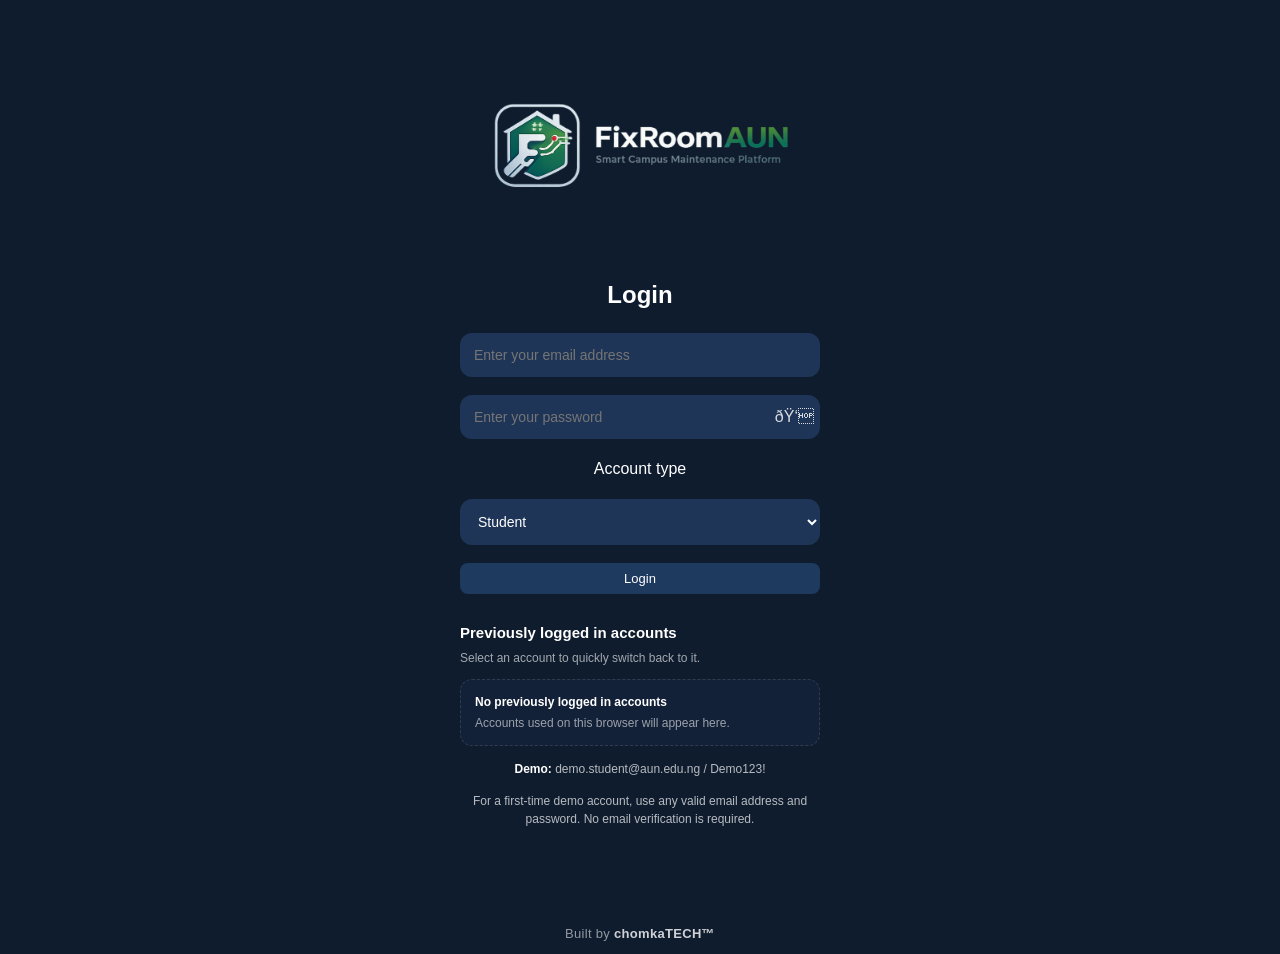
==== index.html @ 448419d8 "feat: add chomkaTECH branding to login page" ====
<!DOCTYPE html>
<html lang="en">
<head>
    <meta charset="UTF-8">
    <meta name="viewport" content="width=device-width, initial-scale=1.0">
    <title>FixRoomAUN</title>
    <link rel="stylesheet" href="css/styles.css">
    <link rel="icon" type="image/png" href="assets/fixroomaunlogo.png">
</head>
<body>
<div class="login-container">
    <img src="assets/fixroomaunlogowtext.png" alt="FixRoomAUN Logo" class="login-logo">

    <div id="loginSection">
        <h2>Login</h2>
        <form id="loginForm" autocomplete="on">
            <input type="email" id="loginEmail" name="email" placeholder="Enter your email address" autocomplete="username" inputmode="email" autocapitalize="none" spellcheck="false" required>
            <div class="password-wrapper">
                <input type="password" id="loginPassword" name="password" placeholder="Enter your password" autocomplete="current-password" required>
                <button type="button" class="toggle-password" data-target="loginPassword" aria-label="Show password" aria-pressed="false">ðŸ‘</button>
            </div>
            <label for="loginRole">Account type</label>
            <select id="loginRole" name="role" required>
                <option value="student">Student</option>
                <option value="staff">Staff</option>
            </select>
            <button type="submit">Login</button>
        </form>

        <section class="recent-accounts-section" aria-labelledby="recentAccountsHeading">
            <div class="recent-accounts-heading">
                <h3 id="recentAccountsHeading">Previously logged in accounts</h3>
                <p>Select an account to quickly switch back to it.</p>
            </div>
            <div id="recentAccounts" class="recent-accounts" aria-live="polite"></div>
        </section>

        <p id="loginMessage" class="demo-hint" role="alert" aria-live="polite" hidden></p>
        <p class="demo-hint"><strong>Demo:</strong> demo.student@aun.edu.ng / Demo123!</p>
        <p class="demo-hint">For a first-time demo account, use any valid email address and password. No email verification is required.</p>
    </div>
</div>
<script src="js/localStore.js"></script>
<script src="js/auth-standalone.js"></script>
<div style="text-align:center;margin-top:24px;margin-bottom:10px;font-size:13px;color:rgba(255,255,255,.55);letter-spacing:.3px;">Built by <strong style="color:rgba(255,255,255,.8);">chomkaTECH™</strong></div>
</body>
</html>
---- css/styles.css ----
/* ========================================================= */
/* ====================== GLOBAL =========================== */
/* ========================================================= */

* {
    box-sizing: border-box;
}

body {
    margin: 0;
    font-family: 'Segoe UI', Arial, sans-serif;
    background-color: #0f1c2e;
    color: white;
    line-height: 1.5;
}

/* ========================================================= */
/* ================= DASHBOARD HEADER ====================== */
/* ========================================================= */

.dashboard-header {
    display: flex;
    justify-content: space-between;
    align-items: center;
    padding: 8px 50px;
    background-color: #0c1626;
    border-bottom: 1px solid rgba(255,255,255,0.08);
}

.header-left img {
    height: 80px;
    width: auto;
}

.header-right {
    display: flex;
    align-items: center;
    gap: 25px;
}

/* ========================================================= */
/* ================= USER HOVER POPUP ====================== */
/* ========================================================= */

.user-info-container {
    position: relative;
    cursor: pointer;
}

.user-popup {
    position: absolute;
    top: 35px;
    right: 0;
    background-color: #16253d;
    padding: 12px 15px;
    border-radius: 10px;
    width: 285px;
    font-size: 13px;
    opacity: 0;
    visibility: hidden;
    transform: translateY(8px);
    transition: all 0.2s ease;
    box-shadow: 0 6px 18px rgba(0,0,0,0.45);
    z-index: 100;
}

.user-popup p {
    margin: 6px 0;
}

.user-popup .profile-heading {
    margin: 0 0 10px;
    padding-bottom: 8px;
    border-bottom: 1px solid rgba(255,255,255,0.1);
    font-weight: 700;
}

.user-popup .profile-note {
    margin-top: 10px;
    padding-top: 8px;
    border-top: 1px solid rgba(255,255,255,0.08);
    font-size: 11px;
    opacity: 0.65;
}

.user-info-container:hover .user-popup {
    opacity: 1;
    visibility: visible;
    transform: translateY(0);
}

#studentEmail,
#staffEmail,
#analyticsEmail {
    display: inline-block;
    color: #ffffff;
    font-size: 14px;
    font-weight: 500;
    line-height: 1.4;
    opacity: 0.92;
    white-space: nowrap;
    min-width: 0;
    max-width: min(42vw, 420px);
    overflow: hidden;
    text-overflow: ellipsis;
}

.user-info-container {
    display: flex;
    align-items: center;
    min-height: 36px;
}

#logoutBtn {
    background-color: #1e3a5f;
    padding: 8px 18px;
    border-radius: 8px;
    font-size: 13px;
    font-weight: 500;
}

#logoutBtn:hover {
    background-color: #28507f;
}

/* ========================================================= */
/* ================= DASHBOARD ============================= */
/* ========================================================= */

.dashboard-container {
    padding: 40px 60px;
}

.dashboard-container h2 {
    margin-bottom: 20px;
    font-weight: 500;
}

/* ========================================================= */
/* ================= GRID ================================ */
/* ========================================================= */

.grid {
    display: grid;
    grid-template-columns: repeat(auto-fill, minmax(160px, 1fr));
    gap: 25px;
    margin-top: 20px;
}

.grid-item {
    background-color: #16253d;
    cursor: pointer;
    user-select: none;
    outline: none;
    border-radius: 14px;
    padding: 20px;
    text-align: center;
    transition: all 0.25s ease;
    cursor: pointer;
}

.grid-item:hover,
.grid-item:focus-visible {
    background-color: #1f3557;
    transform: translateY(-4px);
    box-shadow: 0 6px 20px rgba(0,0,0,0.35);
}

.grid-item img {
    width: 60px;
    margin-bottom: 10px;
}

.grid-item p {
    margin: 0;
    font-size: 14px;
}

/* ========================================================= */
/* ================= MODALS ================================ */
/* ========================================================= */

.modal {
    position: fixed;
    inset: 0;
    background: rgba(0, 0, 0, 0.75);
    display: none;
    align-items: center;
    justify-content: center;
    z-index: 10000;
    padding: 20px;
}

.modal.active {
    display: flex;
    animation: fadeIn 0.2s ease;
}

.modal-content {
    background: #16253d;
    padding: 30px;
    width: 520px;
    max-width: min(95vw, 520px);
    max-height: 90vh;
    overflow-y: auto;
    border-radius: 14px;
    box-shadow: 0 10px 30px rgba(0,0,0,0.5);
    animation: slideUp 0.25s ease;
}

@keyframes fadeIn {
    from { opacity: 0; }
    to { opacity: 1; }
}

@keyframes slideUp {
    from { transform: translateY(20px); opacity: 0; }
    to { transform: translateY(0); opacity: 1; }
}

.modal textarea {
    width: 100%;
    height: 110px;
    margin: 15px 0;
    padding: 12px;
    border-radius: 10px;
    border: none;
    background-color: #1f3557;
    color: white;
    font-size: 14px;
    resize: vertical;
}

.modal textarea:focus {
    outline: none;
    background-color: #25406a;
}


.modal-item-preview {
    display: flex;
    align-items: center;
    gap: 16px;
    margin-bottom: 6px;
    padding-bottom: 16px;
    border-bottom: 1px solid rgba(255,255,255,0.1);
}

.modal-item-preview img {
    width: 78px;
    height: 78px;
    object-fit: contain;
    flex: 0 0 78px;
    border-radius: 12px;
    background: rgba(255,255,255,0.04);
    padding: 8px;
}

.modal-item-preview h3 {
    margin: 0 0 4px;
}

.modal-item-preview p {
    margin: 0;
    font-size: 12px;
    opacity: 0.65;
}

/* ========================================================= */
/* ================= TICKETS =============================== */
/* ========================================================= */

.ticket-list {
    margin-top: 20px;
}

.ticket-card {
    background-color: #16253d;
    padding: 20px 25px;
    border-radius: 14px;
    margin-bottom: 18px;
    display: flex;
    justify-content: space-between;
    align-items: flex-start;
    transition: 0.25s ease;
}

.ticket-card:hover {
    background-color: #1f3557;
}

.ticket-left {
    display: flex;
    align-items: flex-start;
    gap: 20px;
}

.ticket-item-image img {
    width: 55px;
    height: 55px;
    object-fit: contain;
}

.ticket-info p {
    margin: 4px 0;
    font-size: 14px;
}

.ticket-right {
    display: flex;
    flex-direction: column;
    align-items: flex-end;
    gap: 10px;
}

.ticket-status {
    padding: 6px 14px;
    border-radius: 20px;
    font-size: 12px;
    font-weight: 500;
}

.status-pending { background-color: #5c3d00; }
.status-completed { background-color: #1d5c1d; }
.status-closed { background-color: #123b6b; }
.status-cancelled { background-color: #6b1e1e; }

/* ========================================================= */
/* ================= BUTTONS =============================== */
/* ========================================================= */

button {
    background-color: #1e3a5f;
    color: white;
    padding: 8px 16px;
    border: none;
    border-radius: 8px;
    cursor: pointer;
    transition: 0.2s ease;
    font-size: 13px;
}

button:hover {
    background-color: #28507f;
}

.secondary-btn {
    background-color: #2c2c2c;
}

.secondary-btn:hover {
    background-color: #3a3a3a;
}

.cancel-btn { background-color: #7a5200; }
.cancel-btn:hover { background-color: #996600; }

.delete-btn { background-color: #8a2626; }
.delete-btn:hover { background-color: #b23232; }

/* ========================================================= */
/* ================= LOGIN PAGE ============================ */
/* ========================================================= */

.login-container {
    min-height: 100vh;
    display: flex;
    flex-direction: column;
    justify-content: center;
    align-items: center;
    padding: 40px 20px;
    text-align: center;
}

.login-logo {
    width: 300px;
    margin-bottom: 35px;
}

.login-container form {
    display: flex;
    flex-direction: column;
    gap: 18px;
    width: 100%;
    max-width: 360px;
}

.login-container input,
.login-container select {
    width: 100%;
    padding: 14px;
    border-radius: 12px;
    border: none;
    background-color: #1f3557;
    color: white;
    font-size: 14px;
}

.login-container input:focus,
.login-container select:focus {
    outline: none;
    background-color: #25406a;
}

/* ========================================================= */
/* ============== PASSWORD FIELD / VISIBILITY ============== */
/* ========================================================= */

.password-wrapper {
    position: relative;
    display: block;
    width: 100%;
}

.password-wrapper input {
    width: 100%;
    padding-right: 56px;
}

.password-wrapper input:-webkit-autofill {
    -webkit-box-shadow: 0 0 0px 1000px #1f3557 inset;
    -webkit-text-fill-color: white;
}

.toggle-password {
    position: absolute;
    top: 50%;
    right: 8px;
    transform: translateY(-50%);
    width: 40px;
    height: 40px;
    padding: 0;
    margin: 0;
    background: transparent;
    border-radius: 9px;
    display: flex;
    align-items: center;
    justify-content: center;
    cursor: pointer;
    font-size: 16px;
    transition: background-color 0.2s ease;
    user-select: none;
}

.toggle-password:hover {
    background-color: rgba(255,255,255,0.10);
    transform: translateY(-50%);
}

/* ========================================================= */
/* ================= PASSWORD STRENGTH ===================== */
/* ========================================================= */

.strength-container {
    width: 100%;
    height: 6px;
    background-color: #1f3557;
    border-radius: 4px;
    overflow: hidden;
    margin-top: -8px;
}

.strength-bar {
    height: 100%;
    width: 0%;
    background-color: red;
    transition: width 0.3s ease, background-color 0.3s ease;
}


/* ========================================================= */
/* ============== REMEMBERED LOGIN ACCOUNTS ================ */
/* ========================================================= */

.recent-accounts-section {
    width: 100%;
    max-width: 420px;
    margin-top: 28px;
    text-align: left;
}

.recent-accounts-heading h3 {
    margin: 0;
    font-size: 15px;
    font-weight: 600;
    text-transform: none;
}

.recent-accounts-heading p {
    margin: 5px 0 12px;
    font-size: 12px;
    color: rgba(255,255,255,0.62);
}

.recent-accounts {
    display: flex;
    flex-direction: column;
    gap: 8px;
}

.recent-account {
    display: flex;
    align-items: stretch;
    gap: 6px;
    background: #16253d;
    border: 1px solid rgba(255,255,255,0.07);
    border-radius: 12px;
    overflow: hidden;
}

.recent-account-select {
    flex: 1;
    min-width: 0;
    display: flex;
    align-items: center;
    gap: 11px;
    padding: 10px 12px;
    background: transparent;
    text-align: left;
}

.recent-account-select:hover {
    background: rgba(255,255,255,0.06);
}

.recent-account-avatar {
    width: 32px;
    height: 32px;
    flex: 0 0 32px;
    border-radius: 50%;
    display: grid;
    place-items: center;
    background: #1e3a5f;
    font-size: 13px;
    font-weight: 700;
}

.recent-account-details {
    display: flex;
    flex-direction: column;
    min-width: 0;
}

.recent-account-details strong {
    overflow: hidden;
    text-overflow: ellipsis;
    white-space: nowrap;
    font-size: 13px;
}

.recent-account-details small {
    margin-top: 2px;
    color: rgba(255,255,255,0.58);
    font-size: 11px;
}

.recent-account-remove {
    width: 40px;
    padding: 0;
    background: transparent;
    border-left: 1px solid rgba(255,255,255,0.06);
    border-radius: 0;
    color: rgba(255,255,255,0.5);
    font-size: 18px;
}

.recent-account-remove:hover {
    background: rgba(255,255,255,0.06);
    color: white;
}

.recent-empty {
    display: flex;
    flex-direction: column;
    gap: 3px;
    padding: 13px 14px;
    background: rgba(22,37,61,0.72);
    border: 1px dashed rgba(255,255,255,0.12);
    border-radius: 12px;
    font-size: 12px;
}

.recent-empty span {
    color: rgba(255,255,255,0.58);
}

/* ========================================================= */
/* ================= MOBILE RESPONSIVE ===================== */
/* ========================================================= */

@media (max-width: 768px) {

    .dashboard-container {
        padding: 25px;
    }

    .dashboard-header {
        padding: 10px 20px;
    }

    .grid {
        grid-template-columns: repeat(auto-fill, minmax(130px, 1fr));
    }

    .ticket-card {
        flex-direction: column;
        gap: 15px;
    }

    .ticket-right {
        align-items: flex-start;
    }
}
/* ========================================================= */
/* ================= DEMO / ANALYTICS ====================== */
/* ========================================================= */

.demo-hint {
    margin: 14px auto 0;
    max-width: 360px;
    color: rgba(255,255,255,0.7);
    font-size: 12px;
}

.demo-hint strong { color: #fff; }

.empty-state {
    background: #16253d;
    border: 1px solid rgba(255,255,255,0.08);
    border-radius: 14px;
    padding: 28px;
    text-align: center;
    color: rgba(255,255,255,0.72);
}

.empty-state strong { color: white; }
.empty-state p { margin-bottom: 0; }

.status-in-progress { background-color: #173d68; }
.status-closed { background-color: #24365d; }

.ticket-image {
    display: block;
    max-width: 260px;
    max-height: 180px;
    margin-top: 12px;
    border-radius: 10px;
    object-fit: cover;
}

.page-heading {
    display: flex;
    align-items: flex-start;
    justify-content: space-between;
    gap: 24px;
    margin-bottom: 32px;
}

.page-heading h1 {
    margin: 6px 0 8px;
    font-size: clamp(28px, 4vw, 42px);
    font-weight: 600;
}

.page-heading p {
    margin: 0;
    color: rgba(255,255,255,0.65);
}

.eyebrow {
    color: #8fb7df;
    text-transform: uppercase;
    letter-spacing: 0.12em;
    font-size: 11px;
    font-weight: 700;
}

.nav-link {
    text-decoration: none;
    white-space: nowrap;
}

.analytics-grid {
    display: grid;
    grid-template-columns: repeat(3, minmax(0, 1fr));
    gap: 18px;
    margin-bottom: 24px;
}

.analytics-card,
.analytics-panel {
    background: #16253d;
    border: 1px solid rgba(255,255,255,0.07);
    border-radius: 16px;
}

.analytics-card {
    padding: 22px;
}

.analytics-card span {
    display: block;
    color: rgba(255,255,255,0.62);
    font-size: 13px;
}

.analytics-card strong {
    display: block;
    margin-top: 8px;
    font-size: 34px;
    font-weight: 600;
}

.analytics-columns {
    display: grid;
    grid-template-columns: repeat(2, minmax(0, 1fr));
    gap: 24px;
}

.analytics-panel {
    padding: 24px;
}

.analytics-panel h2 {
    margin: 0 0 16px;
    font-size: 18px;
}

.analytics-list {
    list-style: none;
    padding: 0;
    margin: 0;
}

.analytics-list li {
    display: flex;
    justify-content: space-between;
    gap: 16px;
    padding: 12px 0;
    border-bottom: 1px solid rgba(255,255,255,0.07);
}

.analytics-list li:last-child { border-bottom: 0; }
.analytics-list strong { color: white; }

.sr-only {
    position: absolute;
    width: 1px;
    height: 1px;
    padding: 0;
    margin: -1px;
    overflow: hidden;
    clip: rect(0, 0, 0, 0);
    white-space: nowrap;
    border: 0;
}

@media (max-width: 768px) {
    .page-heading { flex-direction: column; }
    .analytics-grid { grid-template-columns: repeat(2, minmax(0, 1fr)); }
    .analytics-columns { grid-template-columns: 1fr; }
}

@media (max-width: 480px) {
    .analytics-grid { grid-template-columns: 1fr; }
}


/* ========================================================= */
/* ============ AUTHENTICATION CONTROLS ==================== */
/* ========================================================= */

.password-wrapper {
    position: relative;
    display: block;
    width: 100%;
}

.password-wrapper input {
    width: 100%;
    padding-right: 3.25rem;
    box-sizing: border-box;
}

.password-wrapper input:-webkit-autofill {
    -webkit-box-shadow: 0 0 0px 1000px #1f3557 inset;
    -webkit-text-fill-color: white;
}

.toggle-password {
    position: absolute;
    right: 0.35rem;
    top: 50%;
    transform: translateY(-50%);
    width: 2.5rem;
    height: calc(100% - 0.5rem);
    padding: 0;
    margin: 0;
    border: 0;
    border-radius: 9px;
    background: transparent;
    color: rgba(255,255,255,0.82);
    cursor: pointer;
    font-size: 1rem;
    line-height: 1;
    display: grid;
    place-items: center;
    z-index: 2;
    transition: background-color 0.2s ease, color 0.2s ease;
}

.toggle-password:hover,
.toggle-password:focus-visible {
    background: rgba(255,255,255,0.08);
    color: white;
    transform: translateY(-50%);
    outline: none;
}

#loginMessage {
    margin-top: 0.75rem;
    font-weight: 600;
}

#loginMessage[data-type="error"] {
    color: #ffb4ab;
}

#loginMessage[data-type="success"] {
    color: #8fe0b8;
}

#loginForm button[type="submit"]:disabled {
    opacity: 0.65;
    cursor: wait;
}

/* Report dialog controls */
.modal-content {
    max-height: min(760px, 90vh);
    overflow-y: auto;
}

.modal-buttons {
    display: flex;
    justify-content: flex-end;
    gap: 10px;
}

.modal input[type="file"] {
    width: 100%;
    max-width: 100%;

    width: 100%;
    margin-top: 8px;
    padding: 10px;
    border-radius: 10px;
    border: 1px solid rgba(255,255,255,0.12);
    background: #1f3557;
    color: white;
}

.modal input[type="file"]::file-selector-button {
    margin-right: 10px;
    border: 0;
    border-radius: 7px;
    padding: 7px 10px;
    cursor: pointer;
}

.modal textarea::placeholder {
    color: rgba(255,255,255,0.55);
}


/* ========================================================= */
/* ============== REPORT MODAL POLISH ====================== */
/* ========================================================= */

.modal-content {
    position: relative;
    max-height: 90vh;
    overflow-y: auto;
}

.modal-content input[type="file"] {
    width: 100%;
    margin-top: 8px;
    padding: 10px;
    border-radius: 8px;
    background: #1f3557;
    color: rgba(255,255,255,0.82);
}

.modal-buttons {
    display: flex;
    justify-content: flex-end;
    gap: 10px;
}

#imagePreview {
    display: block;
    max-width: 100%;
    max-height: 220px;
    object-fit: contain;
}

/* ========================================================= */
/* ================ FINAL DEMO POLISH ====================== */
/* ========================================================= */

.dashboard-header {
    position: relative;
    z-index: 1000;
}

.user-popup {
    top: calc(100% + 8px);
}

.modal-item-preview img[src=""] {
    visibility: hidden;
}

@media (max-width: 700px) {
    .dashboard-header {
        padding: 8px 18px;
    }

    .header-left img {
        height: 62px;
    }

    .header-right {
        gap: 10px;
    }

    #studentEmail,
    #staffEmail,
    #analyticsEmail {
        max-width: 42vw;
        font-size: 12px;
    }

    .dashboard-container {
        padding: 30px 20px;
    }

    .modal-content {
        padding: 22px;
    }

    .recent-accounts-section {
        max-width: 360px;
    }
}


/* ========================================================= */
/* ============== FINAL MODAL / AUTH POLISH =============== */
/* ========================================================= */

/*
 * The dashboard header contains a profile hover layer. The report dialog is
 * intentionally above the entire application chrome so the header can never
 * visually cover the dialog or its selected-item preview.
 */
.modal {
    isolation: isolate;
    z-index: 99999;
}

.modal[aria-hidden="true"] {
    display: none;
}

.modal[aria-hidden="false"] {
    display: flex;
}

.modal-content {
    position: relative;
    z-index: 1;
}

body.modal-open {
    overflow: hidden;
}

/* Keep the password-manager/autofill presentation visually consistent. */
.login-container input:-webkit-autofill,
.login-container input:-webkit-autofill:hover,
.login-container input:-webkit-autofill:focus {
    -webkit-text-fill-color: white;
    -webkit-box-shadow: 0 0 0 1000px #1f3557 inset;
    transition: background-color 9999s ease-out;
}

/* Quick-switch remembered accounts */
.recent-account-select {
    cursor: pointer;
    border: 0;
    color: inherit;
    font: inherit;
}

.recent-account-select:focus-visible,
.recent-account-remove:focus-visible {
    outline: 2px solid rgba(255,255,255,0.72);
    outline-offset: -2px;
}

.feedback-help {
    margin: 0 0 14px;
    color: rgba(255,255,255,0.66);
    font-size: 13px;
    line-height: 1.5;
}

#negativeDescription {
    min-height: 150px;
    width: 100%;
    box-sizing: border-box;
    resize: vertical;
}

/* ========================================================= */
/* ================= APP NAVIGATION ======================= */
/* ========================================================= */
.dashboard-nav {
    display: flex;
    align-items: center;
    justify-content: center;
    gap: 6px;
    margin-left: auto;
    margin-right: auto;
}

.nav-tab {
    display: inline-flex;
    align-items: center;
    justify-content: center;
    min-width: 96px;
    padding: 9px 18px;
    border-radius: 9px;
    color: rgba(255,255,255,0.68);
    text-decoration: none;
    font-size: 14px;
    font-weight: 600;
    transition: background-color .2s ease, color .2s ease, transform .2s ease;
}

.nav-tab:hover {
    color: #fff;
    background: rgba(255,255,255,0.07);
}

.nav-tab.active {
    color: #fff;
    background: #1e3a5f;
    box-shadow: inset 0 0 0 1px rgba(255,255,255,0.06);
}

.analytics-panel-heading {
    display: flex;
    align-items: flex-start;
    justify-content: space-between;
    gap: 16px;
    margin-bottom: 10px;
}

.analytics-panel-heading h2 {
    margin-top: 5px;
}

.analytics-list li {
    display: block;
}

.analytics-list-label {
    display: flex;
    justify-content: space-between;
    gap: 16px;
    margin-bottom: 8px;
}

.analytics-bar {
    width: 100%;
    height: 6px;
    overflow: hidden;
    border-radius: 999px;
    background: rgba(255,255,255,0.08);
}

.analytics-bar span {
    display: block;
    height: 100%;
    border-radius: inherit;
    background: #4e83bd;
}

.analytics-empty {
    color: rgba(255,255,255,0.55);
    text-align: center;
    padding: 20px 0 !important;
}

.analytics-secondary {
    margin-top: 24px;
}

.compact-metrics {
    display: flex;
    flex-direction: column;
    gap: 4px;
}

.compact-metrics h2 {
    margin-bottom: 12px;
}

.metric-row {
    display: flex;
    align-items: center;
    justify-content: space-between;
    gap: 16px;
    padding: 15px 0;
    border-bottom: 1px solid rgba(255,255,255,0.07);
}

.metric-row:last-child { border-bottom: 0; }
.metric-row span { color: rgba(255,255,255,0.64); }
.metric-row strong { color: #fff; }

.recent-activity {
    list-style: none;
    padding: 0;
    margin: 0;
}

.recent-activity li {
    display: flex;
    align-items: center;
    justify-content: space-between;
    gap: 18px;
    padding: 13px 0;
    border-bottom: 1px solid rgba(255,255,255,0.07);
}

.recent-activity li:last-child { border-bottom: 0; }
.recent-activity li > div { min-width: 0; }
.recent-activity strong,
.recent-activity span:not(.ticket-status) {
    display: block;
}
.recent-activity li > div span { color: rgba(255,255,255,0.55); font-size: 12px; margin-top: 3px; }

@media (max-width: 900px) {
    .dashboard-header { flex-wrap: wrap; }
    .dashboard-nav { order: 3; width: 100%; margin: 2px 0 4px; }
    .header-right { margin-left: auto; }
}

@media (max-width: 480px) {
    .dashboard-nav { gap: 2px; }
    .nav-tab { min-width: 88px; padding: 8px 12px; }
    .recent-activity li { align-items: flex-start; flex-direction: column; }
}
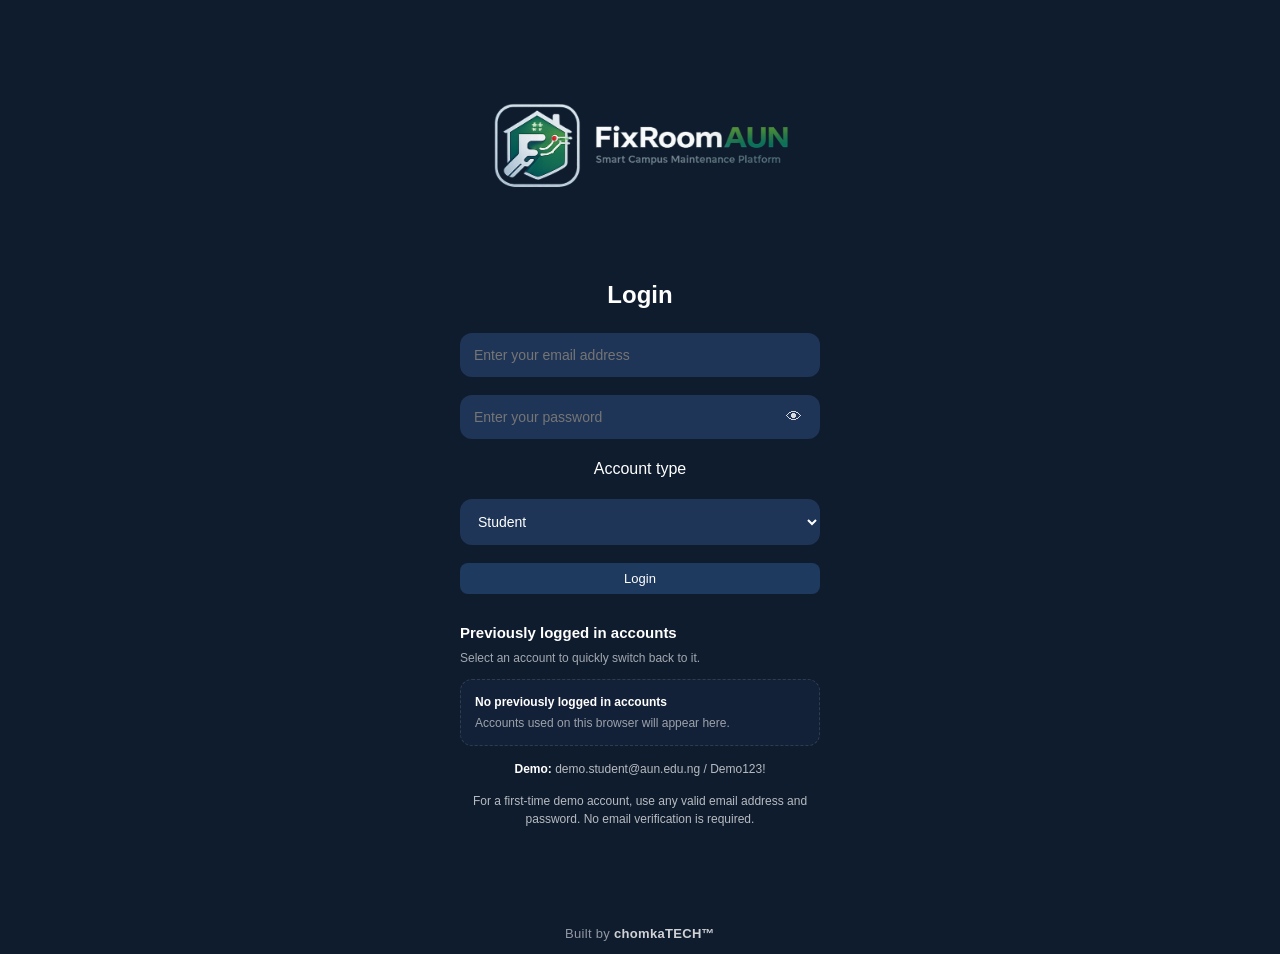
==== commit e71477c8: "fix: restore password visibility icon encoding" ====
--- a/index.html
+++ b/index.html
@@ -17,7 +17,7 @@
             <input type="email" id="loginEmail" name="email" placeholder="Enter your email address" autocomplete="username" inputmode="email" autocapitalize="none" spellcheck="false" required>
             <div class="password-wrapper">
                 <input type="password" id="loginPassword" name="password" placeholder="Enter your password" autocomplete="current-password" required>
-                <button type="button" class="toggle-password" data-target="loginPassword" aria-label="Show password" aria-pressed="false">ðŸ‘</button>
+                <button type="button" class="toggle-password" data-target="loginPassword" aria-label="Show password" aria-pressed="false">&#128065;</button>
             </div>
             <label for="loginRole">Account type</label>
             <select id="loginRole" name="role" required>
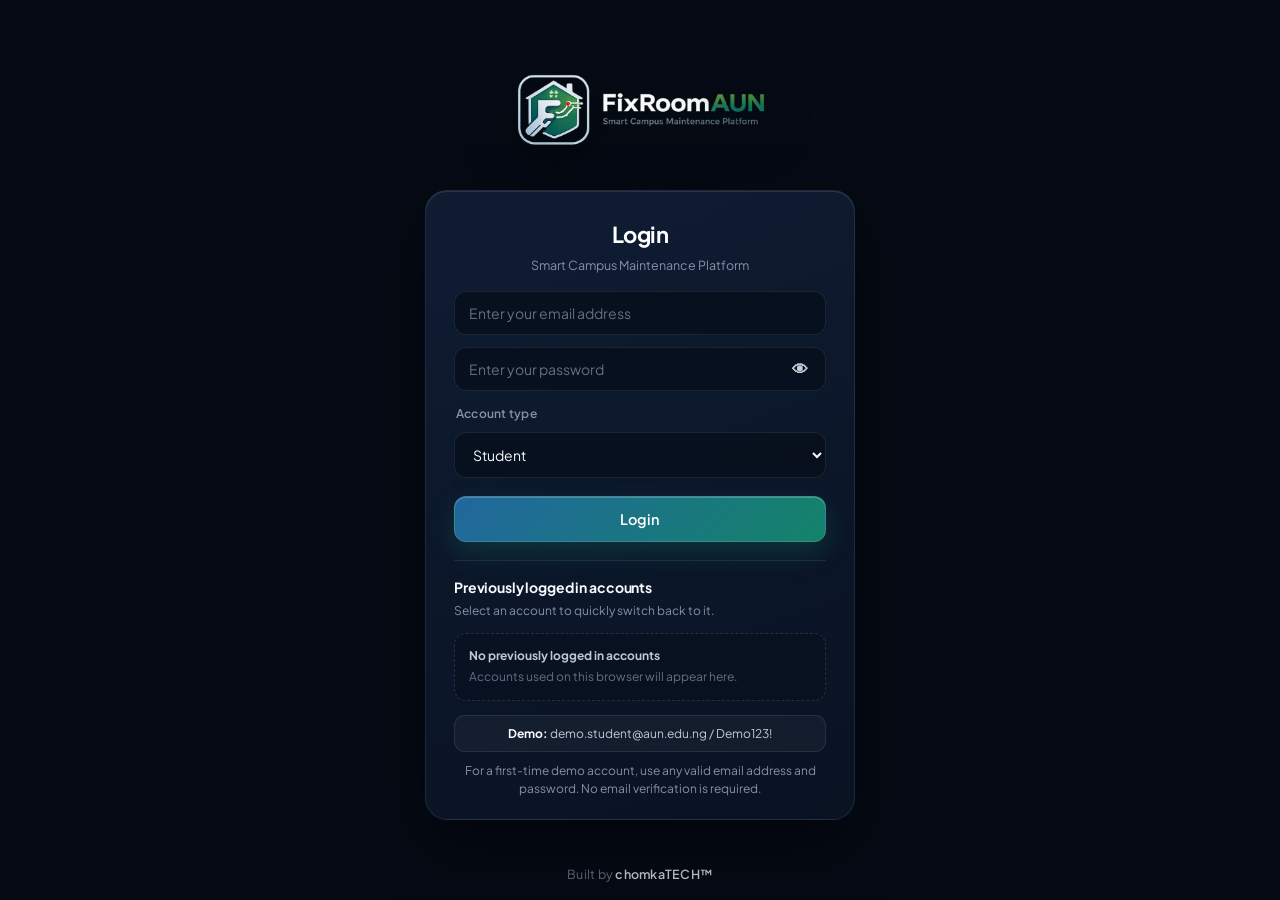
==== commit fea343cf: "feat(ui): redesign app with smooth multi-layer gradient canvas and glassmorphic surfaces" ====
--- a/index.html
+++ b/index.html
@@ -2,46 +2,283 @@
 <html lang="en">
 <head>
     <meta charset="UTF-8">
-    <meta name="viewport" content="width=device-width, initial-scale=1.0">
+
+    <meta
+        name="viewport"
+        content="width=device-width, initial-scale=1.0"
+    >
+
+    <!-- Primary SEO -->
     <title>FixRoomAUN</title>
-    <link rel="stylesheet" href="css/styles.css">
-    <link rel="icon" type="image/png" href="assets/fixroomaunlogo.png">
+
+    <meta
+        name="description"
+        content="FixRoomAUN — A platform for managing accommodation and room-related services at AUN."
+    >
+
+    <meta
+        name="author"
+        content="chomkaTECH™"
+    >
+
+    <meta
+        name="robots"
+        content="index, follow"
+    >
+
+    <meta
+        name="theme-color"
+        content="#060b14"
+    >
+
+    <meta
+        name="color-scheme"
+        content="dark"
+    >
+
+    <!-- Favicon -->
+    <link
+        rel="icon"
+        type="image/png"
+        href="https://fixroom-aun.netlify.app/assets/fixroomaunlogo.png"
+    >
+
+    <link
+        rel="apple-touch-icon"
+        href="https://fixroom-aun.netlify.app/assets/fixroomaunlogo.png"
+    >
+
+    <!-- Open Graph / WhatsApp / Facebook / LinkedIn -->
+    <meta
+        property="og:type"
+        content="website"
+    >
+
+    <meta
+        property="og:url"
+        content="https://fixroom-aun.netlify.app/"
+    >
+
+    <meta
+        property="og:title"
+        content="FixRoomAUN"
+    >
+
+    <meta
+        property="og:description"
+        content="FixRoomAUN — A platform for managing accommodation and room-related services at AUN."
+    >
+
+    <meta
+        property="og:site_name"
+        content="FixRoomAUN"
+    >
+
+    <meta
+        property="og:locale"
+        content="en_US"
+    >
+
+    <!-- Social preview image -->
+    <meta
+        property="og:image"
+        content="https://fixroom-aun.netlify.app/assets/fixroomaunlogowtext.png"
+    >
+
+    <meta
+        property="og:image:secure_url"
+        content="https://fixroom-aun.netlify.app/assets/fixroomaunlogowtext.png"
+    >
+
+    <meta
+        property="og:image:type"
+        content="image/png"
+    >
+
+    <meta
+        property="og:image:alt"
+        content="FixRoomAUN"
+    >
+
+    <!-- X / Twitter -->
+    <meta
+        name="twitter:card"
+        content="summary_large_image"
+    >
+
+    <meta
+        name="twitter:title"
+        content="FixRoomAUN"
+    >
+
+    <meta
+        name="twitter:description"
+        content="FixRoomAUN — A platform for managing accommodation and room-related services at AUN."
+    >
+
+    <meta
+        name="twitter:image"
+        content="https://fixroom-aun.netlify.app/assets/fixroomaunlogowtext.png"
+    >
+
+    <meta
+        name="twitter:image:alt"
+        content="FixRoomAUN"
+    >
+
+    <!-- Application Styles -->
+    <link
+        rel="preconnect"
+        href="https://fonts.googleapis.com"
+    >
+    <link
+        rel="preconnect"
+        href="https://fonts.gstatic.com"
+        crossorigin
+    >
+    <link
+        rel="stylesheet"
+        href="https://fonts.googleapis.com/css2?family=Plus+Jakarta+Sans:wght@400;500;600;700&display=swap"
+    >
+    <link
+        rel="stylesheet"
+        href="css/styles.css"
+    >
 </head>
-<body>
-<div class="login-container">
-    <img src="assets/fixroomaunlogowtext.png" alt="FixRoomAUN Logo" class="login-logo">
-
-    <div id="loginSection">
-        <h2>Login</h2>
-        <form id="loginForm" autocomplete="on">
-            <input type="email" id="loginEmail" name="email" placeholder="Enter your email address" autocomplete="username" inputmode="email" autocapitalize="none" spellcheck="false" required>
-            <div class="password-wrapper">
-                <input type="password" id="loginPassword" name="password" placeholder="Enter your password" autocomplete="current-password" required>
-                <button type="button" class="toggle-password" data-target="loginPassword" aria-label="Show password" aria-pressed="false">&#128065;</button>
-            </div>
-            <label for="loginRole">Account type</label>
-            <select id="loginRole" name="role" required>
-                <option value="student">Student</option>
-                <option value="staff">Staff</option>
-            </select>
-            <button type="submit">Login</button>
-        </form>
-
-        <section class="recent-accounts-section" aria-labelledby="recentAccountsHeading">
-            <div class="recent-accounts-heading">
-                <h3 id="recentAccountsHeading">Previously logged in accounts</h3>
-                <p>Select an account to quickly switch back to it.</p>
-            </div>
-            <div id="recentAccounts" class="recent-accounts" aria-live="polite"></div>
-        </section>
-
-        <p id="loginMessage" class="demo-hint" role="alert" aria-live="polite" hidden></p>
-        <p class="demo-hint"><strong>Demo:</strong> demo.student@aun.edu.ng / Demo123!</p>
-        <p class="demo-hint">For a first-time demo account, use any valid email address and password. No email verification is required.</p>
+
+<body class="login-page">
+
+    <div class="login-container">
+
+        <!-- FixRoomAUN Logo -->
+        <img
+            src="assets/fixroomaunlogowtext.png"
+            alt="FixRoomAUN Logo"
+            class="login-logo"
+        >
+
+        <div id="loginSection">
+
+            <h2>Login</h2>
+            <p class="login-subtitle">Smart Campus Maintenance Platform</p>
+
+            <form
+                id="loginForm"
+                autocomplete="on"
+            >
+
+                <input
+                    type="email"
+                    id="loginEmail"
+                    name="email"
+                    placeholder="Enter your email address"
+                    autocomplete="username"
+                    inputmode="email"
+                    autocapitalize="none"
+                    spellcheck="false"
+                    required
+                >
+
+                <div class="password-wrapper">
+
+                    <input
+                        type="password"
+                        id="loginPassword"
+                        name="password"
+                        placeholder="Enter your password"
+                        autocomplete="current-password"
+                        required
+                    >
+
+                    <button
+                        type="button"
+                        class="toggle-password"
+                        data-target="loginPassword"
+                        aria-label="Show password"
+                        aria-pressed="false"
+                    >&#128065;</button>
+
+                </div>
+
+                <label for="loginRole">
+                    Account type
+                </label>
+
+                <select
+                    id="loginRole"
+                    name="role"
+                    required
+                >
+                    <option value="student">
+                        Student
+                    </option>
+
+                    <option value="staff">
+                        Staff
+                    </option>
+                </select>
+
+                <button type="submit">
+                    Login
+                </button>
+
+            </form>
+
+            <section
+                class="recent-accounts-section"
+                aria-labelledby="recentAccountsHeading"
+            >
+
+                <div class="recent-accounts-heading">
+
+                    <h3 id="recentAccountsHeading">
+                        Previously logged in accounts
+                    </h3>
+
+                    <p>
+                        Select an account to quickly switch back to it.
+                    </p>
+
+                </div>
+
+                <div
+                    id="recentAccounts"
+                    class="recent-accounts"
+                    aria-live="polite"
+                ></div>
+
+            </section>
+
+            <p
+                id="loginMessage"
+                class="demo-hint"
+                role="alert"
+                aria-live="polite"
+                hidden
+            ></p>
+
+            <p class="demo-hint demo-credentials">
+                <strong>Demo:</strong>
+                demo.student@aun.edu.ng / Demo123!
+            </p>
+
+            <p class="demo-hint">
+                For a first-time demo account, use any valid email address
+                and password. No email verification is required.
+            </p>
+
+        </div>
+
     </div>
-</div>
-<script src="js/localStore.js"></script>
-<script src="js/auth-standalone.js"></script>
-<div style="text-align:center;margin-top:24px;margin-bottom:10px;font-size:13px;color:rgba(255,255,255,.55);letter-spacing:.3px;">Built by <strong style="color:rgba(255,255,255,.8);">chomkaTECH™</strong></div>
+
+    <!-- Footer -->
+    <footer class="site-footer">
+        Built by <strong>chomkaTECH™</strong>
+    </footer>
+
+    <!-- Application Scripts -->
+    <script src="js/localStore.js"></script>
+    <script src="js/auth-standalone.js"></script>
+
 </body>
-</html>
+</html>
--- a/css/styles.css
+++ b/css/styles.css
@@ -1,17 +1,130 @@
+/* ========================================================= */
+/* ================= DESIGN TOKENS ========================= */
+/* ========================================================= */
+
+:root {
+    --bg-base: #050a14;
+    --bg-header: linear-gradient(180deg, rgba(4, 9, 18, 0.96) 0%, rgba(7, 15, 28, 0.93) 100%);
+
+    --surface-glass: linear-gradient(160deg, rgba(20, 35, 60, 0.74) 0%, rgba(10, 20, 36, 0.88) 100%);
+    --surface-glass-hover: linear-gradient(160deg, rgba(27, 47, 79, 0.86) 0%, rgba(14, 27, 48, 0.94) 100%);
+    --surface-elevated: linear-gradient(165deg, rgba(18, 32, 56, 0.96) 0%, rgba(9, 17, 31, 0.99) 100%);
+    --surface-input: rgba(7, 15, 28, 0.82);
+    --surface-input-hover: rgba(10, 21, 39, 0.90);
+    --surface-input-focus: rgba(12, 24, 45, 0.97);
+
+    --border-subtle: rgba(255, 255, 255, 0.085);
+    --border-strong: rgba(255, 255, 255, 0.15);
+    --border-hover: rgba(94, 234, 212, 0.34);
+    --border-focus: rgba(45, 212, 191, 0.58);
+
+    --text-primary: #f8fafc;
+    --text-secondary: rgba(226, 232, 240, 0.85);
+    --text-muted: rgba(148, 163, 184, 0.88);
+    --text-faint: rgba(148, 163, 184, 0.65);
+
+    --accent-sky: #38bdf8;
+    --accent-emerald: #10b981;
+    --accent-teal: #2dd4bf;
+
+    --btn-primary-bg: linear-gradient(135deg, #21679e 0%, #148369 100%);
+    --btn-primary-hover: linear-gradient(135deg, #2777b5 0%, #189678 100%);
+
+    --shadow-card: 0 12px 32px rgba(0, 0, 0, 0.28), inset 0 1px 0 rgba(255, 255, 255, 0.08);
+    --shadow-card-hover: 0 20px 44px rgba(0, 0, 0, 0.42), inset 0 1px 0 rgba(255, 255, 255, 0.14);
+    --shadow-modal: 0 28px 72px rgba(0, 0, 0, 0.65), inset 0 1px 0 rgba(255, 255, 255, 0.12);
+
+    --radius-sm: 10px;
+    --radius-md: 14px;
+    --radius-lg: 18px;
+    --radius-xl: 22px;
+
+    --ease-smooth: cubic-bezier(0.22, 1, 0.36, 1);
+
+    --select-chevron: url("data:image/svg+xml,%3Csvg xmlns='http://www.w3.org/2000/svg' width='16' height='16' viewBox='0 0 24 24' fill='none' stroke='%23cbd5e1' stroke-width='2.2' stroke-linecap='round' stroke-linejoin='round'%3E%3Cpolyline points='6 9 12 15 18 9'%3E%3C/polyline%3E%3C/svg%3E");
+}
+
 /* ========================================================= */
 /* ====================== GLOBAL =========================== */
 /* ========================================================= */
 
-* {
+*,
+*::before,
+*::after {
     box-sizing: border-box;
 }
 
+html {
+    min-height: 100%;
+    background-color: var(--bg-base);
+    color-scheme: dark;
+    scroll-behavior: smooth;
+}
+
 body {
+    position: relative;
+    min-height: 100vh;
     margin: 0;
-    font-family: 'Segoe UI', Arial, sans-serif;
-    background-color: #0f1c2e;
-    color: white;
-    line-height: 1.5;
+    font-family: 'Plus Jakarta Sans', 'Segoe UI', system-ui, -apple-system, BlinkMacSystemFont, sans-serif;
+    background-color: var(--bg-base);
+    color: var(--text-primary);
+    line-height: 1.55;
+    overflow-x: hidden;
+    -webkit-font-smoothing: antialiased;
+    -moz-osx-font-smoothing: grayscale;
+}
+
+/* Multi-layered smooth viewport gradient canvas */
+body::before {
+    content: "";
+    position: fixed;
+    inset: 0;
+    z-index: -2;
+    pointer-events: none;
+    background:
+        radial-gradient(ellipse 75% 58% at 12% -6%, rgba(37, 99, 235, 0.24) 0%, transparent 64%),
+        radial-gradient(ellipse 65% 52% at 88% 8%, rgba(16, 185, 129, 0.17) 0%, transparent 60%),
+        radial-gradient(ellipse 72% 55% at 82% 96%, rgba(14, 116, 144, 0.21) 0%, transparent 64%),
+        radial-gradient(ellipse 60% 50% at 14% 88%, rgba(30, 58, 138, 0.19) 0%, transparent 64%),
+        linear-gradient(145deg, #040912 0%, #091527 32%, #0c1f35 64%, #071926 100%);
+}
+
+/* Subtle top specular atmosphere */
+body::after {
+    content: "";
+    position: fixed;
+    inset: 0;
+    z-index: -1;
+    pointer-events: none;
+    background: radial-gradient(circle at 50% 0%, rgba(125, 211, 252, 0.055), transparent 55%);
+}
+
+::selection {
+    background: rgba(45, 212, 191, 0.28);
+    color: #ffffff;
+}
+
+/* Sleek scrollbar */
+::-webkit-scrollbar {
+    width: 9px;
+    height: 9px;
+}
+
+::-webkit-scrollbar-track {
+    background: rgba(5, 10, 20, 0.7);
+}
+
+::-webkit-scrollbar-thumb {
+    background: rgba(148, 163, 184, 0.25);
+    border-radius: 999px;
+    border: 2px solid transparent;
+    background-clip: padding-box;
+}
+
+::-webkit-scrollbar-thumb:hover {
+    background: rgba(148, 163, 184, 0.42);
+    border: 2px solid transparent;
+    background-clip: padding-box;
 }
 
 /* ========================================================= */
@@ -19,23 +132,87 @@
 /* ========================================================= */
 
 .dashboard-header {
+    position: sticky;
+    top: 0;
+    z-index: 1000;
     display: flex;
     justify-content: space-between;
     align-items: center;
-    padding: 8px 50px;
-    background-color: #0c1626;
-    border-bottom: 1px solid rgba(255,255,255,0.08);
+    gap: 20px;
+    padding: 12px 48px;
+    background: var(--bg-header);
+    backdrop-filter: blur(20px) saturate(160%);
+    -webkit-backdrop-filter: blur(20px) saturate(160%);
+    border-bottom: 1px solid var(--border-subtle);
+    box-shadow: 0 10px 34px rgba(0, 0, 0, 0.3);
+}
+
+.header-left {
+    display: flex;
+    align-items: center;
 }
 
 .header-left img {
-    height: 80px;
+    display: block;
+    height: 60px;
     width: auto;
+    filter: drop-shadow(0 4px 12px rgba(0, 0, 0, 0.35));
+    transition: transform 0.2s var(--ease-smooth);
 }
 
 .header-right {
     display: flex;
     align-items: center;
-    gap: 25px;
+    gap: 14px;
+}
+
+/* ========================================================= */
+/* ================= APP NAVIGATION ======================== */
+/* ========================================================= */
+
+.dashboard-nav {
+    display: inline-flex;
+    align-items: center;
+    justify-content: center;
+    gap: 4px;
+    margin-left: auto;
+    margin-right: auto;
+    padding: 4px;
+    border-radius: 13px;
+    background: rgba(255, 255, 255, 0.04);
+    border: 1px solid var(--border-subtle);
+    box-shadow: inset 0 1px 0 rgba(255, 255, 255, 0.04);
+}
+
+.nav-tab {
+    display: inline-flex;
+    align-items: center;
+    justify-content: center;
+    min-width: 98px;
+    padding: 8px 18px;
+    border-radius: 9px;
+    color: var(--text-muted);
+    text-decoration: none;
+    font-size: 13.5px;
+    font-weight: 600;
+    letter-spacing: -0.01em;
+    transition: background-color 0.2s ease, color 0.2s ease, box-shadow 0.2s ease, transform 0.2s var(--ease-smooth);
+}
+
+.nav-tab:hover {
+    color: #ffffff;
+    background: rgba(255, 255, 255, 0.07);
+}
+
+.nav-tab.active {
+    color: #ffffff;
+    background: var(--btn-primary-bg);
+    box-shadow: 0 4px 14px rgba(20, 131, 105, 0.28), inset 0 1px 0 rgba(255, 255, 255, 0.22);
+}
+
+.nav-tab:focus-visible {
+    outline: 2px solid var(--accent-teal);
+    outline-offset: 2px;
 }
 
 /* ========================================================= */
@@ -44,83 +221,92 @@
 
 .user-info-container {
     position: relative;
+    display: flex;
+    align-items: center;
+    min-height: 36px;
     cursor: pointer;
-}
-
-.user-popup {
-    position: absolute;
-    top: 35px;
-    right: 0;
-    background-color: #16253d;
-    padding: 12px 15px;
-    border-radius: 10px;
-    width: 285px;
-    font-size: 13px;
-    opacity: 0;
-    visibility: hidden;
-    transform: translateY(8px);
-    transition: all 0.2s ease;
-    box-shadow: 0 6px 18px rgba(0,0,0,0.45);
-    z-index: 100;
-}
-
-.user-popup p {
-    margin: 6px 0;
-}
-
-.user-popup .profile-heading {
-    margin: 0 0 10px;
-    padding-bottom: 8px;
-    border-bottom: 1px solid rgba(255,255,255,0.1);
-    font-weight: 700;
-}
-
-.user-popup .profile-note {
-    margin-top: 10px;
-    padding-top: 8px;
-    border-top: 1px solid rgba(255,255,255,0.08);
-    font-size: 11px;
-    opacity: 0.65;
-}
-
-.user-info-container:hover .user-popup {
-    opacity: 1;
-    visibility: visible;
-    transform: translateY(0);
+    outline: none;
 }
 
 #studentEmail,
 #staffEmail,
 #analyticsEmail {
     display: inline-block;
-    color: #ffffff;
-    font-size: 14px;
+    padding: 7px 14px;
+    border-radius: 999px;
+    background: rgba(255, 255, 255, 0.05);
+    border: 1px solid var(--border-subtle);
+    color: var(--text-primary);
+    font-size: 13px;
     font-weight: 500;
-    line-height: 1.4;
-    opacity: 0.92;
+    line-height: 1.35;
     white-space: nowrap;
     min-width: 0;
-    max-width: min(42vw, 420px);
+    max-width: min(38vw, 340px);
     overflow: hidden;
     text-overflow: ellipsis;
-}
-
-.user-info-container {
-    display: flex;
-    align-items: center;
-    min-height: 36px;
-}
-
-#logoutBtn {
-    background-color: #1e3a5f;
-    padding: 8px 18px;
-    border-radius: 8px;
+    transition: background-color 0.2s ease, border-color 0.2s ease;
+}
+
+.user-info-container:hover #studentEmail,
+.user-info-container:focus-within #studentEmail {
+    background: rgba(255, 255, 255, 0.09);
+    border-color: var(--border-hover);
+}
+
+.user-popup {
+    position: absolute;
+    top: calc(100% + 10px);
+    right: 0;
+    background: var(--surface-elevated);
+    backdrop-filter: blur(22px) saturate(160%);
+    -webkit-backdrop-filter: blur(22px) saturate(160%);
+    border: 1px solid var(--border-strong);
+    padding: 16px 18px;
+    border-radius: 16px;
+    width: 300px;
     font-size: 13px;
-    font-weight: 500;
-}
-
-#logoutBtn:hover {
-    background-color: #28507f;
+    opacity: 0;
+    visibility: hidden;
+    transform: translateY(8px) scale(0.98);
+    transition: opacity 0.2s var(--ease-smooth), transform 0.2s var(--ease-smooth), visibility 0.2s;
+    box-shadow: var(--shadow-modal);
+    z-index: 100;
+}
+
+.user-popup p {
+    margin: 7px 0;
+    color: var(--text-secondary);
+}
+
+.user-popup p strong {
+    color: var(--text-muted);
+    font-weight: 600;
+}
+
+.user-popup .profile-heading {
+    margin: 0 0 11px;
+    padding-bottom: 9px;
+    border-bottom: 1px solid var(--border-subtle);
+    font-weight: 700;
+    font-size: 13.5px;
+    color: #ffffff;
+    letter-spacing: -0.01em;
+}
+
+.user-popup .profile-note {
+    margin-top: 11px;
+    padding-top: 9px;
+    border-top: 1px solid var(--border-subtle);
+    font-size: 11.5px;
+    color: var(--text-faint);
+}
+
+.user-info-container:hover .user-popup,
+.user-info-container:focus-within .user-popup {
+    opacity: 1;
+    visibility: visible;
+    transform: translateY(0) scale(1);
 }
 
 /* ========================================================= */
@@ -128,52 +314,126 @@
 /* ========================================================= */
 
 .dashboard-container {
-    padding: 40px 60px;
+    max-width: 1240px;
+    margin: 0 auto;
+    padding: 40px 40px 72px;
 }
 
 .dashboard-container h2 {
-    margin-bottom: 20px;
-    font-weight: 500;
-}
-
-/* ========================================================= */
-/* ================= GRID ================================ */
+    margin: 0 0 20px;
+    font-size: 22px;
+    font-weight: 700;
+    letter-spacing: -0.02em;
+    color: var(--text-primary);
+}
+
+.dashboard-container hr,
+.section-divider {
+    border: 0;
+    height: 1px;
+    margin: 48px 0;
+    opacity: 1 !important;
+    background: linear-gradient(
+        90deg,
+        transparent 0%,
+        rgba(56, 189, 248, 0.26) 30%,
+        rgba(45, 212, 191, 0.28) 70%,
+        transparent 100%
+    );
+}
+
+/* ========================================================= */
+/* ================= GRID ================================== */
 /* ========================================================= */
 
 .grid {
     display: grid;
-    grid-template-columns: repeat(auto-fill, minmax(160px, 1fr));
-    gap: 25px;
-    margin-top: 20px;
+    grid-template-columns: repeat(auto-fill, minmax(168px, 1fr));
+    gap: 18px;
+    margin-top: 18px;
 }
 
 .grid-item {
-    background-color: #16253d;
+    position: relative;
+    overflow: hidden;
+    display: flex;
+    flex-direction: column;
+    align-items: center;
+    justify-content: center;
+    gap: 12px;
+    min-height: 152px;
+    padding: 24px 16px 20px;
+    text-align: center;
+    background: var(--surface-glass);
+    backdrop-filter: blur(14px);
+    -webkit-backdrop-filter: blur(14px);
+    border: 1px solid var(--border-subtle);
+    border-radius: var(--radius-lg);
+    box-shadow: var(--shadow-card);
     cursor: pointer;
     user-select: none;
     outline: none;
-    border-radius: 14px;
-    padding: 20px;
-    text-align: center;
-    transition: all 0.25s ease;
-    cursor: pointer;
+    transition:
+        transform 0.24s var(--ease-smooth),
+        border-color 0.24s ease,
+        box-shadow 0.24s ease,
+        background 0.24s ease;
+}
+
+.grid-item::before {
+    content: "";
+    position: absolute;
+    inset: 0;
+    background: radial-gradient(circle at 50% 35%, rgba(45, 212, 191, 0.16), transparent 72%);
+    opacity: 0;
+    transition: opacity 0.25s ease;
+    pointer-events: none;
 }
 
 .grid-item:hover,
 .grid-item:focus-visible {
-    background-color: #1f3557;
-    transform: translateY(-4px);
-    box-shadow: 0 6px 20px rgba(0,0,0,0.35);
+    background: var(--surface-glass-hover);
+    border-color: var(--border-hover);
+    transform: translateY(-5px);
+    box-shadow:
+        0 20px 40px rgba(0, 0, 0, 0.42),
+        0 0 0 1px rgba(45, 212, 191, 0.14),
+        inset 0 1px 0 rgba(255, 255, 255, 0.16);
+}
+
+.grid-item:hover::before,
+.grid-item:focus-visible::before {
+    opacity: 1;
+}
+
+.grid-item:active {
+    transform: translateY(-2px);
 }
 
 .grid-item img {
-    width: 60px;
-    margin-bottom: 10px;
+    position: relative;
+    z-index: 1;
+    width: 64px;
+    height: 64px;
+    object-fit: contain;
+    margin: 0;
+    filter: drop-shadow(0 6px 14px rgba(0, 0, 0, 0.36));
+    transition: transform 0.26s var(--ease-smooth);
+}
+
+.grid-item:hover img,
+.grid-item:focus-visible img {
+    transform: scale(1.08);
 }
 
 .grid-item p {
+    position: relative;
+    z-index: 1;
     margin: 0;
-    font-size: 14px;
+    font-size: 13.5px;
+    font-weight: 600;
+    letter-spacing: -0.01em;
+    color: var(--text-primary);
 }
 
 /* ========================================================= */
@@ -183,29 +443,51 @@
 .modal {
     position: fixed;
     inset: 0;
-    background: rgba(0, 0, 0, 0.75);
+    isolation: isolate;
+    z-index: 99999;
+    background: rgba(3, 7, 15, 0.72);
+    backdrop-filter: blur(10px);
+    -webkit-backdrop-filter: blur(10px);
     display: none;
     align-items: center;
     justify-content: center;
-    z-index: 10000;
     padding: 20px;
 }
 
-.modal.active {
+.modal.active,
+.modal[aria-hidden="false"] {
     display: flex;
     animation: fadeIn 0.2s ease;
 }
 
+.modal[aria-hidden="true"] {
+    display: none;
+}
+
+body.modal-open {
+    overflow: hidden;
+}
+
 .modal-content {
-    background: #16253d;
-    padding: 30px;
+    position: relative;
+    z-index: 1;
+    background: var(--surface-elevated);
+    border: 1px solid var(--border-strong);
+    padding: 28px 30px;
     width: 520px;
     max-width: min(95vw, 520px);
-    max-height: 90vh;
+    max-height: min(760px, 90vh);
     overflow-y: auto;
-    border-radius: 14px;
-    box-shadow: 0 10px 30px rgba(0,0,0,0.5);
-    animation: slideUp 0.25s ease;
+    border-radius: var(--radius-xl);
+    box-shadow: var(--shadow-modal);
+    animation: slideUp 0.26s var(--ease-smooth);
+}
+
+.modal-content h3 {
+    margin: 0 0 8px;
+    font-size: 19px;
+    font-weight: 700;
+    letter-spacing: -0.015em;
 }
 
 @keyframes fadeIn {
@@ -214,28 +496,92 @@
 }
 
 @keyframes slideUp {
-    from { transform: translateY(20px); opacity: 0; }
-    to { transform: translateY(0); opacity: 1; }
+    from { transform: translateY(16px) scale(0.98); opacity: 0; }
+    to { transform: translateY(0) scale(1); opacity: 1; }
 }
 
 .modal textarea {
     width: 100%;
-    height: 110px;
-    margin: 15px 0;
-    padding: 12px;
-    border-radius: 10px;
-    border: none;
-    background-color: #1f3557;
-    color: white;
+    height: 118px;
+    margin: 15px 0 10px;
+    padding: 13px 14px;
+    border-radius: 12px;
+    border: 1px solid var(--border-subtle);
+    background: var(--surface-input);
+    color: var(--text-primary);
+    font-family: inherit;
     font-size: 14px;
+    line-height: 1.5;
     resize: vertical;
+    transition: border-color 0.2s ease, background-color 0.2s ease, box-shadow 0.2s ease;
+}
+
+.modal textarea::placeholder {
+    color: var(--text-faint);
+}
+
+.modal textarea:hover {
+    border-color: var(--border-strong);
+    background: var(--surface-input-hover);
 }
 
 .modal textarea:focus {
     outline: none;
-    background-color: #25406a;
-}
-
+    border-color: var(--border-focus);
+    background: var(--surface-input-focus);
+    box-shadow: 0 0 0 3px rgba(45, 212, 191, 0.16);
+}
+
+.modal label {
+    display: block;
+    font-size: 12.5px;
+    font-weight: 600;
+    color: var(--text-muted);
+}
+
+.modal input[type="file"] {
+    width: 100%;
+    max-width: 100%;
+    margin-top: 8px;
+    padding: 10px 12px;
+    border-radius: 12px;
+    border: 1px dashed rgba(255, 255, 255, 0.18);
+    background: var(--surface-input);
+    color: var(--text-secondary);
+    font-family: inherit;
+    font-size: 13px;
+    cursor: pointer;
+    transition: border-color 0.2s ease, background-color 0.2s ease;
+}
+
+.modal input[type="file"]:hover {
+    border-color: var(--border-hover);
+    background: var(--surface-input-hover);
+}
+
+.modal input[type="file"]::file-selector-button {
+    margin-right: 12px;
+    border: 1px solid rgba(255, 255, 255, 0.14);
+    border-radius: 8px;
+    padding: 7px 13px;
+    background: var(--btn-primary-bg);
+    color: #ffffff;
+    font-family: inherit;
+    font-size: 12.5px;
+    font-weight: 600;
+    cursor: pointer;
+    transition: filter 0.2s ease;
+}
+
+.modal input[type="file"]::file-selector-button:hover {
+    filter: brightness(1.1);
+}
+
+.modal-buttons {
+    display: flex;
+    justify-content: flex-end;
+    gap: 10px;
+}
 
 .modal-item-preview {
     display: flex;
@@ -243,7 +589,7 @@
     gap: 16px;
     margin-bottom: 6px;
     padding-bottom: 16px;
-    border-bottom: 1px solid rgba(255,255,255,0.1);
+    border-bottom: 1px solid var(--border-subtle);
 }
 
 .modal-item-preview img {
@@ -251,9 +597,15 @@
     height: 78px;
     object-fit: contain;
     flex: 0 0 78px;
-    border-radius: 12px;
-    background: rgba(255,255,255,0.04);
+    border-radius: 14px;
+    background: rgba(255, 255, 255, 0.045);
+    border: 1px solid var(--border-subtle);
     padding: 8px;
+    filter: drop-shadow(0 6px 12px rgba(0, 0, 0, 0.3));
+}
+
+.modal-item-preview img[src=""] {
+    visibility: hidden;
 }
 
 .modal-item-preview h3 {
@@ -262,48 +614,120 @@
 
 .modal-item-preview p {
     margin: 0;
-    font-size: 12px;
-    opacity: 0.65;
-}
-
-/* ========================================================= */
-/* ================= TICKETS =============================== */
+    font-size: 12.5px;
+    color: var(--text-muted);
+}
+
+#imagePreview {
+    display: block;
+    max-width: 100%;
+    max-height: 220px;
+    object-fit: contain;
+    border-radius: 12px;
+    border: 1px solid var(--border-subtle);
+}
+
+.feedback-help {
+    margin: 0 0 12px;
+    color: var(--text-muted);
+    font-size: 13px;
+    line-height: 1.5;
+}
+
+#negativeDescription {
+    min-height: 150px;
+    width: 100%;
+    resize: vertical;
+}
+
+/* ========================================================= */
+/* ================= TICKETS & CONTROLS ==================== */
 /* ========================================================= */
 
 .ticket-list {
-    margin-top: 20px;
+    display: flex;
+    flex-direction: column;
+    gap: 14px;
+    margin-top: 18px;
 }
 
 .ticket-card {
-    background-color: #16253d;
-    padding: 20px 25px;
-    border-radius: 14px;
-    margin-bottom: 18px;
+    background: var(--surface-glass);
+    backdrop-filter: blur(16px);
+    -webkit-backdrop-filter: blur(16px);
+    border: 1px solid var(--border-subtle);
+    padding: 22px 24px;
+    border-radius: var(--radius-lg);
+    box-shadow: var(--shadow-card);
     display: flex;
     justify-content: space-between;
     align-items: flex-start;
-    transition: 0.25s ease;
+    gap: 20px;
+    transition:
+        transform 0.22s var(--ease-smooth),
+        border-color 0.22s ease,
+        box-shadow 0.22s ease,
+        background 0.22s ease;
 }
 
 .ticket-card:hover {
-    background-color: #1f3557;
+    background: var(--surface-glass-hover);
+    border-color: rgba(125, 211, 252, 0.24);
+    transform: translateY(-2px);
+    box-shadow: var(--shadow-card-hover);
 }
 
 .ticket-left {
     display: flex;
     align-items: flex-start;
-    gap: 20px;
+    gap: 18px;
+    min-width: 0;
+}
+
+.ticket-item-image {
+    width: 64px;
+    height: 64px;
+    flex: 0 0 64px;
+    border-radius: 14px;
+    background: rgba(255, 255, 255, 0.045);
+    border: 1px solid var(--border-subtle);
+    display: grid;
+    place-items: center;
+    padding: 8px;
 }
 
 .ticket-item-image img {
-    width: 55px;
-    height: 55px;
+    width: 46px;
+    height: 46px;
     object-fit: contain;
+    filter: drop-shadow(0 4px 10px rgba(0, 0, 0, 0.32));
+}
+
+.ticket-info {
+    min-width: 0;
+}
+
+.ticket-info strong {
+    display: inline-block;
+    margin-bottom: 6px;
+    font-size: 15px;
+    font-weight: 700;
+    letter-spacing: 0.02em;
+    color: #ffffff;
+    font-variant-numeric: tabular-nums;
 }
 
 .ticket-info p {
     margin: 4px 0;
-    font-size: 14px;
+    font-size: 13.5px;
+    color: var(--text-secondary);
+    line-height: 1.5;
+    word-break: break-word;
+}
+
+.ticket-info p b {
+    color: var(--text-muted);
+    font-weight: 600;
 }
 
 .ticket-right {
@@ -311,463 +735,377 @@
     flex-direction: column;
     align-items: flex-end;
     gap: 10px;
+    flex-shrink: 0;
 }
 
 .ticket-status {
-    padding: 6px 14px;
-    border-radius: 20px;
+    display: inline-flex;
+    align-items: center;
+    gap: 7px;
+    padding: 6px 13px;
+    border-radius: 999px;
     font-size: 12px;
-    font-weight: 500;
-}
-
-.status-pending { background-color: #5c3d00; }
-.status-completed { background-color: #1d5c1d; }
-.status-closed { background-color: #123b6b; }
-.status-cancelled { background-color: #6b1e1e; }
-
-/* ========================================================= */
-/* ================= BUTTONS =============================== */
-/* ========================================================= */
-
-button {
-    background-color: #1e3a5f;
-    color: white;
-    padding: 8px 16px;
-    border: none;
-    border-radius: 8px;
-    cursor: pointer;
-    transition: 0.2s ease;
-    font-size: 13px;
-}
-
-button:hover {
-    background-color: #28507f;
-}
-
-.secondary-btn {
-    background-color: #2c2c2c;
-}
-
-.secondary-btn:hover {
-    background-color: #3a3a3a;
-}
-
-.cancel-btn { background-color: #7a5200; }
-.cancel-btn:hover { background-color: #996600; }
-
-.delete-btn { background-color: #8a2626; }
-.delete-btn:hover { background-color: #b23232; }
-
-/* ========================================================= */
-/* ================= LOGIN PAGE ============================ */
-/* ========================================================= */
-
-.login-container {
-    min-height: 100vh;
-    display: flex;
-    flex-direction: column;
-    justify-content: center;
-    align-items: center;
-    padding: 40px 20px;
-    text-align: center;
-}
-
-.login-logo {
-    width: 300px;
-    margin-bottom: 35px;
-}
-
-.login-container form {
-    display: flex;
-    flex-direction: column;
-    gap: 18px;
-    width: 100%;
-    max-width: 360px;
-}
-
-.login-container input,
-.login-container select {
-    width: 100%;
-    padding: 14px;
-    border-radius: 12px;
-    border: none;
-    background-color: #1f3557;
-    color: white;
-    font-size: 14px;
-}
-
-.login-container input:focus,
-.login-container select:focus {
-    outline: none;
-    background-color: #25406a;
-}
-
-/* ========================================================= */
-/* ============== PASSWORD FIELD / VISIBILITY ============== */
-/* ========================================================= */
-
-.password-wrapper {
-    position: relative;
-    display: block;
-    width: 100%;
-}
-
-.password-wrapper input {
-    width: 100%;
-    padding-right: 56px;
-}
-
-.password-wrapper input:-webkit-autofill {
-    -webkit-box-shadow: 0 0 0px 1000px #1f3557 inset;
-    -webkit-text-fill-color: white;
-}
-
-.toggle-password {
-    position: absolute;
-    top: 50%;
-    right: 8px;
-    transform: translateY(-50%);
-    width: 40px;
-    height: 40px;
-    padding: 0;
-    margin: 0;
-    background: transparent;
-    border-radius: 9px;
-    display: flex;
-    align-items: center;
-    justify-content: center;
-    cursor: pointer;
-    font-size: 16px;
-    transition: background-color 0.2s ease;
-    user-select: none;
-}
-
-.toggle-password:hover {
-    background-color: rgba(255,255,255,0.10);
-    transform: translateY(-50%);
-}
-
-/* ========================================================= */
-/* ================= PASSWORD STRENGTH ===================== */
-/* ========================================================= */
-
-.strength-container {
-    width: 100%;
+    font-weight: 600;
+    letter-spacing: 0.01em;
+    border: 1px solid transparent;
+    white-space: nowrap;
+}
+
+.ticket-status::before {
+    content: "";
+    width: 6px;
     height: 6px;
-    background-color: #1f3557;
-    border-radius: 4px;
-    overflow: hidden;
-    margin-top: -8px;
-}
-
-.strength-bar {
-    height: 100%;
-    width: 0%;
-    background-color: red;
-    transition: width 0.3s ease, background-color 0.3s ease;
-}
-
-
-/* ========================================================= */
-/* ============== REMEMBERED LOGIN ACCOUNTS ================ */
-/* ========================================================= */
-
-.recent-accounts-section {
-    width: 100%;
-    max-width: 420px;
-    margin-top: 28px;
-    text-align: left;
-}
-
-.recent-accounts-heading h3 {
-    margin: 0;
-    font-size: 15px;
-    font-weight: 600;
-    text-transform: none;
-}
-
-.recent-accounts-heading p {
-    margin: 5px 0 12px;
-    font-size: 12px;
-    color: rgba(255,255,255,0.62);
-}
-
-.recent-accounts {
-    display: flex;
-    flex-direction: column;
-    gap: 8px;
-}
-
-.recent-account {
-    display: flex;
-    align-items: stretch;
-    gap: 6px;
-    background: #16253d;
-    border: 1px solid rgba(255,255,255,0.07);
-    border-radius: 12px;
-    overflow: hidden;
-}
-
-.recent-account-select {
-    flex: 1;
-    min-width: 0;
-    display: flex;
-    align-items: center;
-    gap: 11px;
-    padding: 10px 12px;
-    background: transparent;
-    text-align: left;
-}
-
-.recent-account-select:hover {
-    background: rgba(255,255,255,0.06);
-}
-
-.recent-account-avatar {
-    width: 32px;
-    height: 32px;
-    flex: 0 0 32px;
     border-radius: 50%;
-    display: grid;
-    place-items: center;
-    background: #1e3a5f;
-    font-size: 13px;
-    font-weight: 700;
-}
-
-.recent-account-details {
-    display: flex;
-    flex-direction: column;
-    min-width: 0;
-}
-
-.recent-account-details strong {
-    overflow: hidden;
-    text-overflow: ellipsis;
-    white-space: nowrap;
-    font-size: 13px;
-}
-
-.recent-account-details small {
-    margin-top: 2px;
-    color: rgba(255,255,255,0.58);
-    font-size: 11px;
-}
-
-.recent-account-remove {
-    width: 40px;
-    padding: 0;
-    background: transparent;
-    border-left: 1px solid rgba(255,255,255,0.06);
-    border-radius: 0;
-    color: rgba(255,255,255,0.5);
-    font-size: 18px;
-}
-
-.recent-account-remove:hover {
-    background: rgba(255,255,255,0.06);
-    color: white;
-}
-
-.recent-empty {
-    display: flex;
-    flex-direction: column;
-    gap: 3px;
-    padding: 13px 14px;
-    background: rgba(22,37,61,0.72);
-    border: 1px dashed rgba(255,255,255,0.12);
-    border-radius: 12px;
-    font-size: 12px;
-}
-
-.recent-empty span {
-    color: rgba(255,255,255,0.58);
-}
-
-/* ========================================================= */
-/* ================= MOBILE RESPONSIVE ===================== */
-/* ========================================================= */
-
-@media (max-width: 768px) {
-
-    .dashboard-container {
-        padding: 25px;
-    }
-
-    .dashboard-header {
-        padding: 10px 20px;
-    }
-
-    .grid {
-        grid-template-columns: repeat(auto-fill, minmax(130px, 1fr));
-    }
-
-    .ticket-card {
-        flex-direction: column;
-        gap: 15px;
-    }
-
-    .ticket-right {
-        align-items: flex-start;
-    }
-}
-/* ========================================================= */
-/* ================= DEMO / ANALYTICS ====================== */
-/* ========================================================= */
-
-.demo-hint {
-    margin: 14px auto 0;
-    max-width: 360px;
-    color: rgba(255,255,255,0.7);
-    font-size: 12px;
-}
-
-.demo-hint strong { color: #fff; }
-
-.empty-state {
-    background: #16253d;
-    border: 1px solid rgba(255,255,255,0.08);
-    border-radius: 14px;
-    padding: 28px;
-    text-align: center;
-    color: rgba(255,255,255,0.72);
-}
-
-.empty-state strong { color: white; }
-.empty-state p { margin-bottom: 0; }
-
-.status-in-progress { background-color: #173d68; }
-.status-closed { background-color: #24365d; }
+    background: currentColor;
+    box-shadow: 0 0 8px currentColor;
+}
+
+.status-pending {
+    background: rgba(245, 158, 11, 0.14);
+    border-color: rgba(245, 158, 11, 0.34);
+    color: #fcd34d;
+}
+
+.status-in-progress {
+    background: rgba(56, 189, 248, 0.14);
+    border-color: rgba(56, 189, 248, 0.34);
+    color: #7dd3fc;
+}
+
+.status-completed {
+    background: rgba(16, 185, 129, 0.15);
+    border-color: rgba(16, 185, 129, 0.36);
+    color: #6ee7b7;
+}
+
+.status-closed {
+    background: rgba(129, 140, 248, 0.16);
+    border-color: rgba(129, 140, 248, 0.34);
+    color: #c7d2fe;
+}
+
+.status-cancelled {
+    background: rgba(244, 63, 94, 0.14);
+    border-color: rgba(244, 63, 94, 0.34);
+    color: #fda4af;
+}
 
 .ticket-image {
     display: block;
     max-width: 260px;
     max-height: 180px;
     margin-top: 12px;
+    border-radius: 12px;
+    border: 1px solid var(--border-subtle);
+    box-shadow: 0 8px 22px rgba(0, 0, 0, 0.35);
+    object-fit: cover;
+}
+
+.inline-feedback {
+    display: inline-flex;
+    align-items: center;
+    gap: 8px;
+}
+
+.thumb-inline {
+    width: 38px;
+    height: 36px;
+    padding: 0;
+    display: grid;
+    place-items: center;
     border-radius: 10px;
-    object-fit: cover;
-}
-
-.page-heading {
-    display: flex;
-    align-items: flex-start;
-    justify-content: space-between;
-    gap: 24px;
-    margin-bottom: 32px;
-}
-
-.page-heading h1 {
-    margin: 6px 0 8px;
-    font-size: clamp(28px, 4vw, 42px);
+    background: rgba(255, 255, 255, 0.06);
+    border: 1px solid var(--border-subtle);
+    font-size: 16px;
+    line-height: 1;
+}
+
+.thumb-inline:hover {
+    background: rgba(255, 255, 255, 0.14);
+    border-color: var(--border-strong);
+    transform: translateY(-1px);
+}
+
+.thumb-inline[data-type="positive"]:hover {
+    background: rgba(16, 185, 129, 0.22);
+    border-color: rgba(16, 185, 129, 0.45);
+}
+
+.thumb-inline[data-type="negative"]:hover {
+    background: rgba(244, 63, 94, 0.22);
+    border-color: rgba(244, 63, 94, 0.45);
+}
+
+/* Staff filter & ticket status select */
+#statusFilter,
+.statusUpdate {
+    background-color: var(--surface-input);
+    border: 1px solid var(--border-subtle);
+    border-radius: 11px;
+    color: var(--text-primary);
+    font-family: inherit;
     font-weight: 600;
-}
-
-.page-heading p {
-    margin: 0;
-    color: rgba(255,255,255,0.65);
-}
-
-.eyebrow {
-    color: #8fb7df;
-    text-transform: uppercase;
-    letter-spacing: 0.12em;
-    font-size: 11px;
+    cursor: pointer;
+    transition: border-color 0.2s ease, background-color 0.2s ease, box-shadow 0.2s ease;
+}
+
+#statusFilter {
+    min-width: 184px;
+    padding: 10px 14px;
+    margin-bottom: 20px;
+    font-size: 13.5px;
+}
+
+.statusUpdate {
+    min-width: 148px;
+    padding: 9px 13px;
+    font-size: 13px;
+}
+
+#statusFilter:hover,
+.statusUpdate:hover {
+    border-color: var(--border-strong);
+    background-color: var(--surface-input-hover);
+}
+
+#statusFilter:focus,
+.statusUpdate:focus {
+    outline: none;
+    border-color: var(--border-focus);
+    background-color: var(--surface-input-focus);
+    box-shadow: 0 0 0 3px rgba(45, 212, 191, 0.16);
+}
+
+select option {
+    background-color: #0c192d;
+    color: #f8fafc;
+}
+
+/* ========================================================= */
+/* ================= BUTTONS =============================== */
+/* ========================================================= */
+
+button {
+    font-family: inherit;
+    background: var(--btn-primary-bg);
+    color: #ffffff;
+    padding: 9px 18px;
+    border: 1px solid rgba(255, 255, 255, 0.13);
+    border-radius: var(--radius-sm);
+    cursor: pointer;
+    font-size: 13.5px;
+    font-weight: 600;
+    letter-spacing: -0.01em;
+    box-shadow: 0 6px 18px rgba(15, 23, 42, 0.35), inset 0 1px 0 rgba(255, 255, 255, 0.18);
+    transition:
+        transform 0.18s var(--ease-smooth),
+        box-shadow 0.2s ease,
+        background 0.2s ease,
+        border-color 0.2s ease,
+        color 0.2s ease;
+}
+
+button:hover {
+    background: var(--btn-primary-hover);
+    border-color: rgba(255, 255, 255, 0.22);
+    transform: translateY(-1px);
+    box-shadow: 0 10px 24px rgba(20, 131, 105, 0.3), inset 0 1px 0 rgba(255, 255, 255, 0.24);
+}
+
+button:active {
+    transform: translateY(0);
+}
+
+button:focus-visible {
+    outline: 2px solid var(--accent-teal);
+    outline-offset: 2px;
+}
+
+.secondary-btn,
+#logoutBtn {
+    background: rgba(255, 255, 255, 0.06);
+    border: 1px solid var(--border-subtle);
+    color: var(--text-primary);
+    box-shadow: inset 0 1px 0 rgba(255, 255, 255, 0.06);
+}
+
+.secondary-btn:hover,
+#logoutBtn:hover {
+    background: rgba(255, 255, 255, 0.12);
+    border-color: var(--border-strong);
+    color: #ffffff;
+    box-shadow: 0 8px 20px rgba(0, 0, 0, 0.28), inset 0 1px 0 rgba(255, 255, 255, 0.1);
+}
+
+#logoutBtn {
+    padding: 8px 16px;
+    font-size: 13px;
+}
+
+.cancel-btn {
+    background: rgba(245, 158, 11, 0.16);
+    border: 1px solid rgba(245, 158, 11, 0.36);
+    color: #fde68a;
+    box-shadow: none;
+}
+
+.cancel-btn:hover {
+    background: rgba(245, 158, 11, 0.28);
+    border-color: rgba(245, 158, 11, 0.55);
+    color: #fffbeb;
+    box-shadow: 0 8px 18px rgba(245, 158, 11, 0.18);
+}
+
+.delete-btn {
+    background: rgba(244, 63, 94, 0.16);
+    border: 1px solid rgba(244, 63, 94, 0.36);
+    color: #fecdd3;
+    box-shadow: none;
+}
+
+.delete-btn:hover {
+    background: rgba(244, 63, 94, 0.28);
+    border-color: rgba(244, 63, 94, 0.55);
+    color: #fff1f2;
+    box-shadow: 0 8px 18px rgba(244, 63, 94, 0.22);
+}
+
+/* ========================================================= */
+/* ================= LOGIN PAGE ============================ */
+/* ========================================================= */
+
+body.login-page {
+    display: flex;
+    flex-direction: column;
+    min-height: 100vh;
+}
+
+.login-container {
+    flex: 1;
+    display: flex;
+    flex-direction: column;
+    justify-content: center;
+    align-items: center;
+    padding: 22px 20px 14px;
+    text-align: center;
+}
+
+.login-logo {
+    width: min(252px, 68vw);
+    height: auto;
+    margin-bottom: 16px;
+    filter: drop-shadow(0 12px 28px rgba(0, 0, 0, 0.48));
+}
+
+#loginSection {
+    width: 100%;
+    max-width: 430px;
+    padding: 26px 28px 22px;
+    border-radius: var(--radius-xl);
+    background: var(--surface-glass);
+    backdrop-filter: blur(22px) saturate(155%);
+    -webkit-backdrop-filter: blur(22px) saturate(155%);
+    border: 1px solid var(--border-subtle);
+    box-shadow:
+        0 26px 64px rgba(0, 0, 0, 0.48),
+        inset 0 1px 0 rgba(255, 255, 255, 0.11);
+}
+
+#loginSection h2 {
+    margin: 0 0 4px;
+    font-size: 22px;
     font-weight: 700;
-}
-
-.nav-link {
-    text-decoration: none;
-    white-space: nowrap;
-}
-
-.analytics-grid {
-    display: grid;
-    grid-template-columns: repeat(3, minmax(0, 1fr));
-    gap: 18px;
-    margin-bottom: 24px;
-}
-
-.analytics-card,
-.analytics-panel {
-    background: #16253d;
-    border: 1px solid rgba(255,255,255,0.07);
-    border-radius: 16px;
-}
-
-.analytics-card {
-    padding: 22px;
-}
-
-.analytics-card span {
+    letter-spacing: -0.02em;
+    color: #ffffff;
+}
+
+.login-subtitle {
+    margin: 0 0 16px;
+    font-size: 12.5px;
+    color: var(--text-muted);
+}
+
+.login-container form {
+    display: flex;
+    flex-direction: column;
+    gap: 12px;
+    width: 100%;
+    max-width: 100%;
+}
+
+.login-container form label {
     display: block;
-    color: rgba(255,255,255,0.62);
-    font-size: 13px;
-}
-
-.analytics-card strong {
-    display: block;
-    margin-top: 8px;
-    font-size: 34px;
+    text-align: left;
+    font-size: 12px;
     font-weight: 600;
-}
-
-.analytics-columns {
-    display: grid;
-    grid-template-columns: repeat(2, minmax(0, 1fr));
-    gap: 24px;
-}
-
-.analytics-panel {
-    padding: 24px;
-}
-
-.analytics-panel h2 {
-    margin: 0 0 16px;
-    font-size: 18px;
-}
-
-.analytics-list {
-    list-style: none;
-    padding: 0;
-    margin: 0;
-}
-
-.analytics-list li {
-    display: flex;
-    justify-content: space-between;
-    gap: 16px;
-    padding: 12px 0;
-    border-bottom: 1px solid rgba(255,255,255,0.07);
-}
-
-.analytics-list li:last-child { border-bottom: 0; }
-.analytics-list strong { color: white; }
-
-.sr-only {
-    position: absolute;
-    width: 1px;
-    height: 1px;
-    padding: 0;
-    margin: -1px;
-    overflow: hidden;
-    clip: rect(0, 0, 0, 0);
-    white-space: nowrap;
-    border: 0;
-}
-
-@media (max-width: 768px) {
-    .page-heading { flex-direction: column; }
-    .analytics-grid { grid-template-columns: repeat(2, minmax(0, 1fr)); }
-    .analytics-columns { grid-template-columns: 1fr; }
-}
-
-@media (max-width: 480px) {
-    .analytics-grid { grid-template-columns: 1fr; }
-}
-
-
-/* ========================================================= */
-/* ============ AUTHENTICATION CONTROLS ==================== */
+    letter-spacing: 0.02em;
+    color: var(--text-muted);
+    margin-top: 2px;
+    margin-bottom: -4px;
+    padding-left: 2px;
+}
+
+.login-container input,
+.login-container select {
+    width: 100%;
+    padding: 12px 14px;
+    border-radius: 12px;
+    border: 1px solid var(--border-subtle);
+    background-color: var(--surface-input);
+    color: var(--text-primary);
+    font-family: inherit;
+    font-size: 14px;
+    transition: border-color 0.2s ease, background-color 0.2s ease, box-shadow 0.2s ease;
+}
+
+.login-container select {
+    cursor: pointer;
+}
+
+.login-container input::placeholder {
+    color: var(--text-faint);
+}
+
+.login-container input:hover,
+.login-container select:hover {
+    border-color: var(--border-strong);
+    background-color: var(--surface-input-hover);
+}
+
+.login-container input:focus,
+.login-container select:focus {
+    outline: none;
+    border-color: var(--border-focus);
+    background-color: var(--surface-input-focus);
+    box-shadow: 0 0 0 3px rgba(45, 212, 191, 0.16);
+}
+
+.login-container form button[type="submit"] {
+    margin-top: 6px;
+    padding: 13px 20px;
+    border-radius: 12px;
+    font-size: 14.5px;
+    font-weight: 600;
+    box-shadow: 0 10px 26px rgba(20, 131, 105, 0.28), inset 0 1px 0 rgba(255, 255, 255, 0.22);
+}
+
+#loginForm button[type="submit"]:disabled {
+    opacity: 0.65;
+    cursor: wait;
+    transform: none;
+}
+
+/* Keep the password-manager/autofill presentation visually consistent. */
+.login-container input:-webkit-autofill,
+.login-container input:-webkit-autofill:hover,
+.login-container input:-webkit-autofill:focus {
+    -webkit-text-fill-color: #f8fafc;
+    -webkit-box-shadow: 0 0 0 1000px #0a1628 inset;
+    transition: background-color 9999s ease-out;
+}
+
+/* ========================================================= */
+/* ============== PASSWORD FIELD / VISIBILITY ============== */
 /* ========================================================= */
 
 .password-wrapper {
@@ -779,12 +1117,6 @@
 .password-wrapper input {
     width: 100%;
     padding-right: 3.25rem;
-    box-sizing: border-box;
-}
-
-.password-wrapper input:-webkit-autofill {
-    -webkit-box-shadow: 0 0 0px 1000px #1f3557 inset;
-    -webkit-text-fill-color: white;
 }
 
 .toggle-password {
@@ -799,266 +1131,387 @@
     border: 0;
     border-radius: 9px;
     background: transparent;
-    color: rgba(255,255,255,0.82);
+    box-shadow: none;
+    color: rgba(255, 255, 255, 0.78);
     cursor: pointer;
     font-size: 1rem;
     line-height: 1;
     display: grid;
     place-items: center;
     z-index: 2;
+    user-select: none;
     transition: background-color 0.2s ease, color 0.2s ease;
 }
 
 .toggle-password:hover,
 .toggle-password:focus-visible {
-    background: rgba(255,255,255,0.08);
-    color: white;
+    background: rgba(255, 255, 255, 0.09);
+    border-color: transparent;
+    color: #ffffff;
+    box-shadow: none;
     transform: translateY(-50%);
     outline: none;
 }
 
 #loginMessage {
-    margin-top: 0.75rem;
+    margin: 14px 0 0;
+    padding: 10px 12px;
+    border-radius: 10px;
+    font-size: 13px;
     font-weight: 600;
 }
 
 #loginMessage[data-type="error"] {
-    color: #ffb4ab;
+    background: rgba(244, 63, 94, 0.14);
+    border: 1px solid rgba(244, 63, 94, 0.34);
+    color: #fda4af;
 }
 
 #loginMessage[data-type="success"] {
-    color: #8fe0b8;
-}
-
-#loginForm button[type="submit"]:disabled {
-    opacity: 0.65;
-    cursor: wait;
-}
-
-/* Report dialog controls */
-.modal-content {
-    max-height: min(760px, 90vh);
-    overflow-y: auto;
-}
-
-.modal-buttons {
-    display: flex;
-    justify-content: flex-end;
-    gap: 10px;
-}
-
-.modal input[type="file"] {
+    background: rgba(16, 185, 129, 0.14);
+    border: 1px solid rgba(16, 185, 129, 0.34);
+    color: #6ee7b7;
+}
+
+.strength-container {
     width: 100%;
-    max-width: 100%;
-
+    height: 6px;
+    background-color: var(--surface-input);
+    border-radius: 999px;
+    overflow: hidden;
+    margin-top: -6px;
+}
+
+.strength-bar {
+    height: 100%;
+    width: 0%;
+    background-color: #f43f5e;
+    transition: width 0.3s ease, background-color 0.3s ease;
+}
+
+/* ========================================================= */
+/* ============== REMEMBERED LOGIN ACCOUNTS ================ */
+/* ========================================================= */
+
+.recent-accounts-section {
     width: 100%;
-    margin-top: 8px;
-    padding: 10px;
-    border-radius: 10px;
-    border: 1px solid rgba(255,255,255,0.12);
-    background: #1f3557;
-    color: white;
-}
-
-.modal input[type="file"]::file-selector-button {
-    margin-right: 10px;
+    margin-top: 18px;
+    padding-top: 16px;
+    border-top: 1px solid var(--border-subtle);
+    text-align: left;
+}
+
+.recent-accounts-heading h3 {
+    margin: 0;
+    font-size: 14px;
+    font-weight: 700;
+    letter-spacing: -0.01em;
+    color: var(--text-primary);
+}
+
+.recent-accounts-heading p {
+    margin: 4px 0 12px;
+    font-size: 12px;
+    color: var(--text-muted);
+}
+
+.recent-accounts {
+    display: flex;
+    flex-direction: column;
+    gap: 8px;
+}
+
+.recent-account {
+    display: flex;
+    align-items: stretch;
+    gap: 6px;
+    background: rgba(9, 18, 34, 0.72);
+    border: 1px solid var(--border-subtle);
+    border-radius: 13px;
+    overflow: hidden;
+    transition: border-color 0.2s ease, transform 0.2s var(--ease-smooth);
+}
+
+.recent-account:hover {
+    border-color: var(--border-hover);
+    transform: translateY(-1px);
+}
+
+.recent-account-select {
+    flex: 1;
+    min-width: 0;
+    display: flex;
+    align-items: center;
+    gap: 11px;
+    padding: 10px 12px;
+    background: transparent;
     border: 0;
-    border-radius: 7px;
-    padding: 7px 10px;
-    cursor: pointer;
-}
-
-.modal textarea::placeholder {
-    color: rgba(255,255,255,0.55);
-}
-
-
-/* ========================================================= */
-/* ============== REPORT MODAL POLISH ====================== */
-/* ========================================================= */
-
-.modal-content {
-    position: relative;
-    max-height: 90vh;
-    overflow-y: auto;
-}
-
-.modal-content input[type="file"] {
-    width: 100%;
-    margin-top: 8px;
-    padding: 10px;
-    border-radius: 8px;
-    background: #1f3557;
-    color: rgba(255,255,255,0.82);
-}
-
-.modal-buttons {
-    display: flex;
-    justify-content: flex-end;
-    gap: 10px;
-}
-
-#imagePreview {
-    display: block;
-    max-width: 100%;
-    max-height: 220px;
-    object-fit: contain;
-}
-
-/* ========================================================= */
-/* ================ FINAL DEMO POLISH ====================== */
-/* ========================================================= */
-
-.dashboard-header {
-    position: relative;
-    z-index: 1000;
-}
-
-.user-popup {
-    top: calc(100% + 8px);
-}
-
-.modal-item-preview img[src=""] {
-    visibility: hidden;
-}
-
-@media (max-width: 700px) {
-    .dashboard-header {
-        padding: 8px 18px;
-    }
-
-    .header-left img {
-        height: 62px;
-    }
-
-    .header-right {
-        gap: 10px;
-    }
-
-    #studentEmail,
-    #staffEmail,
-    #analyticsEmail {
-        max-width: 42vw;
-        font-size: 12px;
-    }
-
-    .dashboard-container {
-        padding: 30px 20px;
-    }
-
-    .modal-content {
-        padding: 22px;
-    }
-
-    .recent-accounts-section {
-        max-width: 360px;
-    }
-}
-
-
-/* ========================================================= */
-/* ============== FINAL MODAL / AUTH POLISH =============== */
-/* ========================================================= */
-
-/*
- * The dashboard header contains a profile hover layer. The report dialog is
- * intentionally above the entire application chrome so the header can never
- * visually cover the dialog or its selected-item preview.
- */
-.modal {
-    isolation: isolate;
-    z-index: 99999;
-}
-
-.modal[aria-hidden="true"] {
-    display: none;
-}
-
-.modal[aria-hidden="false"] {
-    display: flex;
-}
-
-.modal-content {
-    position: relative;
-    z-index: 1;
-}
-
-body.modal-open {
-    overflow: hidden;
-}
-
-/* Keep the password-manager/autofill presentation visually consistent. */
-.login-container input:-webkit-autofill,
-.login-container input:-webkit-autofill:hover,
-.login-container input:-webkit-autofill:focus {
-    -webkit-text-fill-color: white;
-    -webkit-box-shadow: 0 0 0 1000px #1f3557 inset;
-    transition: background-color 9999s ease-out;
-}
-
-/* Quick-switch remembered accounts */
-.recent-account-select {
-    cursor: pointer;
-    border: 0;
+    border-radius: 0;
+    box-shadow: none;
     color: inherit;
     font: inherit;
+    text-align: left;
+    cursor: pointer;
+}
+
+.recent-account-select:hover {
+    background: rgba(255, 255, 255, 0.05);
+    box-shadow: none;
+    transform: none;
+}
+
+.recent-account-avatar {
+    width: 34px;
+    height: 34px;
+    flex: 0 0 34px;
+    border-radius: 50%;
+    display: grid;
+    place-items: center;
+    background: var(--btn-primary-bg);
+    box-shadow: inset 0 1px 0 rgba(255, 255, 255, 0.22);
+    font-size: 13px;
+    font-weight: 700;
+    color: #ffffff;
+}
+
+.recent-account-details {
+    display: flex;
+    flex-direction: column;
+    min-width: 0;
+}
+
+.recent-account-details strong {
+    overflow: hidden;
+    text-overflow: ellipsis;
+    white-space: nowrap;
+    font-size: 13px;
+    color: var(--text-primary);
+}
+
+.recent-account-details small {
+    margin-top: 2px;
+    color: var(--text-muted);
+    font-size: 11px;
+}
+
+.recent-account-remove {
+    width: 40px;
+    padding: 0;
+    background: transparent;
+    border: 0;
+    border-left: 1px solid var(--border-subtle);
+    border-radius: 0;
+    box-shadow: none;
+    color: var(--text-faint);
+    font-size: 18px;
+}
+
+.recent-account-remove:hover {
+    background: rgba(244, 63, 94, 0.14);
+    border-color: var(--border-subtle);
+    color: #fecdd3;
+    box-shadow: none;
+    transform: none;
 }
 
 .recent-account-select:focus-visible,
 .recent-account-remove:focus-visible {
-    outline: 2px solid rgba(255,255,255,0.72);
+    outline: 2px solid var(--accent-teal);
     outline-offset: -2px;
 }
 
-.feedback-help {
-    margin: 0 0 14px;
-    color: rgba(255,255,255,0.66);
+.recent-empty {
+    display: flex;
+    flex-direction: column;
+    gap: 3px;
+    padding: 13px 14px;
+    background: rgba(8, 16, 30, 0.56);
+    border: 1px dashed rgba(255, 255, 255, 0.13);
+    border-radius: 12px;
+    font-size: 12px;
+}
+
+.recent-empty strong {
+    color: var(--text-secondary);
+}
+
+.recent-empty span {
+    color: var(--text-faint);
+}
+
+.demo-hint {
+    margin: 10px auto 0;
+    max-width: 100%;
+    color: var(--text-muted);
+    font-size: 12px;
+    line-height: 1.45;
+}
+
+.demo-hint strong {
+    color: var(--text-primary);
+}
+
+.demo-credentials {
+    margin-top: 14px;
+    padding: 9px 12px;
+    border-radius: 11px;
+    background: rgba(255, 255, 255, 0.04);
+    border: 1px solid var(--border-subtle);
+    color: var(--text-secondary);
+}
+
+.site-footer {
+    text-align: center;
+    padding: 4px 20px 16px;
+    font-size: 12.5px;
+    color: var(--text-faint);
+    letter-spacing: 0.02em;
+}
+
+.site-footer strong {
+    color: var(--text-secondary);
+    font-weight: 600;
+}
+
+/* ========================================================= */
+/* ================= DEMO / ANALYTICS ====================== */
+/* ========================================================= */
+
+.empty-state {
+    background: var(--surface-glass);
+    backdrop-filter: blur(14px);
+    border: 1px solid var(--border-subtle);
+    border-radius: var(--radius-lg);
+    padding: 34px 28px;
+    text-align: center;
+    color: var(--text-muted);
+    box-shadow: var(--shadow-card);
+}
+
+.empty-state strong {
+    display: block;
+    margin-bottom: 6px;
+    font-size: 15px;
+    color: var(--text-primary);
+}
+
+.empty-state p {
+    margin: 0;
+    font-size: 13.5px;
+}
+
+.page-heading {
+    display: flex;
+    align-items: flex-start;
+    justify-content: space-between;
+    gap: 24px;
+    margin-bottom: 30px;
+}
+
+.page-heading h1 {
+    margin: 6px 0 8px;
+    font-size: clamp(28px, 3.8vw, 40px);
+    font-weight: 700;
+    letter-spacing: -0.025em;
+    color: #ffffff;
+}
+
+.page-heading p {
+    margin: 0;
+    color: var(--text-muted);
+    font-size: 14.5px;
+}
+
+.eyebrow {
+    display: inline-block;
+    color: #5eead4;
+    text-transform: uppercase;
+    letter-spacing: 0.14em;
+    font-size: 11px;
+    font-weight: 700;
+}
+
+.nav-link {
+    text-decoration: none;
+    white-space: nowrap;
+}
+
+.analytics-grid {
+    display: grid;
+    grid-template-columns: repeat(3, minmax(0, 1fr));
+    gap: 18px;
+    margin-bottom: 24px;
+}
+
+.analytics-card,
+.analytics-panel {
+    background: var(--surface-glass);
+    backdrop-filter: blur(16px);
+    -webkit-backdrop-filter: blur(16px);
+    border: 1px solid var(--border-subtle);
+    border-radius: var(--radius-lg);
+    box-shadow: var(--shadow-card);
+}
+
+.analytics-card {
+    position: relative;
+    overflow: hidden;
+    padding: 22px 24px;
+    transition: transform 0.22s var(--ease-smooth), border-color 0.22s ease, box-shadow 0.22s ease;
+}
+
+.analytics-card::before {
+    content: "";
+    position: absolute;
+    top: 0;
+    left: 0;
+    right: 0;
+    height: 2px;
+    background: linear-gradient(90deg, rgba(56, 189, 248, 0.7), rgba(16, 185, 129, 0.7));
+    opacity: 0.65;
+}
+
+.analytics-card:hover {
+    transform: translateY(-2px);
+    border-color: var(--border-strong);
+    box-shadow: var(--shadow-card-hover);
+}
+
+.analytics-card span {
+    display: block;
+    color: var(--text-muted);
     font-size: 13px;
-    line-height: 1.5;
-}
-
-#negativeDescription {
-    min-height: 150px;
-    width: 100%;
-    box-sizing: border-box;
-    resize: vertical;
-}
-
-/* ========================================================= */
-/* ================= APP NAVIGATION ======================= */
-/* ========================================================= */
-.dashboard-nav {
-    display: flex;
-    align-items: center;
-    justify-content: center;
-    gap: 6px;
-    margin-left: auto;
-    margin-right: auto;
-}
-
-.nav-tab {
-    display: inline-flex;
-    align-items: center;
-    justify-content: center;
-    min-width: 96px;
-    padding: 9px 18px;
-    border-radius: 9px;
-    color: rgba(255,255,255,0.68);
-    text-decoration: none;
-    font-size: 14px;
-    font-weight: 600;
-    transition: background-color .2s ease, color .2s ease, transform .2s ease;
-}
-
-.nav-tab:hover {
-    color: #fff;
-    background: rgba(255,255,255,0.07);
-}
-
-.nav-tab.active {
-    color: #fff;
-    background: #1e3a5f;
-    box-shadow: inset 0 0 0 1px rgba(255,255,255,0.06);
+    font-weight: 500;
+}
+
+.analytics-card strong {
+    display: block;
+    margin-top: 8px;
+    font-size: 34px;
+    font-weight: 700;
+    letter-spacing: -0.02em;
+    font-variant-numeric: tabular-nums;
+    color: #ffffff;
+    background: linear-gradient(180deg, #ffffff 0%, #cbd5e1 100%);
+    -webkit-background-clip: text;
+    -webkit-text-fill-color: transparent;
+}
+
+.analytics-columns {
+    display: grid;
+    grid-template-columns: repeat(2, minmax(0, 1fr));
+    gap: 22px;
+}
+
+.analytics-panel {
+    padding: 24px 26px;
+}
+
+.analytics-panel h2 {
+    margin: 4px 0 16px;
+    font-size: 18px;
+    font-weight: 700;
+    letter-spacing: -0.015em;
 }
 
 .analytics-panel-heading {
@@ -1073,8 +1526,25 @@
     margin-top: 5px;
 }
 
+.analytics-list {
+    list-style: none;
+    padding: 0;
+    margin: 0;
+}
+
 .analytics-list li {
     display: block;
+    padding: 12px 0;
+    border-bottom: 1px solid var(--border-subtle);
+}
+
+.analytics-list li:last-child {
+    border-bottom: 0;
+}
+
+.analytics-list strong {
+    color: #ffffff;
+    font-variant-numeric: tabular-nums;
 }
 
 .analytics-list-label {
@@ -1082,31 +1552,35 @@
     justify-content: space-between;
     gap: 16px;
     margin-bottom: 8px;
+    font-size: 13.5px;
+    color: var(--text-secondary);
 }
 
 .analytics-bar {
     width: 100%;
-    height: 6px;
+    height: 7px;
     overflow: hidden;
     border-radius: 999px;
-    background: rgba(255,255,255,0.08);
+    background: rgba(255, 255, 255, 0.08);
 }
 
 .analytics-bar span {
     display: block;
     height: 100%;
     border-radius: inherit;
-    background: #4e83bd;
+    background: linear-gradient(90deg, var(--accent-sky) 0%, var(--accent-emerald) 100%);
+    box-shadow: 0 0 12px rgba(16, 185, 129, 0.35);
+    transition: width 0.4s var(--ease-smooth);
 }
 
 .analytics-empty {
-    color: rgba(255,255,255,0.55);
+    color: var(--text-faint);
     text-align: center;
     padding: 20px 0 !important;
 }
 
 .analytics-secondary {
-    margin-top: 24px;
+    margin-top: 22px;
 }
 
 .compact-metrics {
@@ -1125,12 +1599,22 @@
     justify-content: space-between;
     gap: 16px;
     padding: 15px 0;
-    border-bottom: 1px solid rgba(255,255,255,0.07);
-}
-
-.metric-row:last-child { border-bottom: 0; }
-.metric-row span { color: rgba(255,255,255,0.64); }
-.metric-row strong { color: #fff; }
+    border-bottom: 1px solid var(--border-subtle);
+}
+
+.metric-row:last-child {
+    border-bottom: 0;
+}
+
+.metric-row span {
+    color: var(--text-muted);
+    font-size: 13.5px;
+}
+
+.metric-row strong {
+    color: #ffffff;
+    font-variant-numeric: tabular-nums;
+}
 
 .recent-activity {
     list-style: none;
@@ -1144,25 +1628,180 @@
     justify-content: space-between;
     gap: 18px;
     padding: 13px 0;
-    border-bottom: 1px solid rgba(255,255,255,0.07);
-}
-
-.recent-activity li:last-child { border-bottom: 0; }
-.recent-activity li > div { min-width: 0; }
+    border-bottom: 1px solid var(--border-subtle);
+}
+
+.recent-activity li:last-child {
+    border-bottom: 0;
+}
+
+.recent-activity li > div {
+    min-width: 0;
+}
+
 .recent-activity strong,
 .recent-activity span:not(.ticket-status) {
     display: block;
 }
-.recent-activity li > div span { color: rgba(255,255,255,0.55); font-size: 12px; margin-top: 3px; }
+
+.recent-activity strong {
+    font-size: 14px;
+    color: #ffffff;
+    font-variant-numeric: tabular-nums;
+}
+
+.recent-activity li > div span {
+    color: var(--text-muted);
+    font-size: 12px;
+    margin-top: 3px;
+}
+
+.sr-only {
+    position: absolute;
+    width: 1px;
+    height: 1px;
+    padding: 0;
+    margin: -1px;
+    overflow: hidden;
+    clip: rect(0, 0, 0, 0);
+    white-space: nowrap;
+    border: 0;
+}
+
+/* ========================================================= */
+/* ================= RESPONSIVE & MOTION =================== */
+/* ========================================================= */
 
 @media (max-width: 900px) {
-    .dashboard-header { flex-wrap: wrap; }
-    .dashboard-nav { order: 3; width: 100%; margin: 2px 0 4px; }
-    .header-right { margin-left: auto; }
+    .dashboard-header {
+        flex-wrap: wrap;
+        padding: 12px 24px;
+    }
+
+    .dashboard-nav {
+        order: 3;
+        width: 100%;
+        display: grid;
+        grid-template-columns: repeat(auto-fit, minmax(0, 1fr));
+        margin: 2px 0 4px;
+    }
+
+    .header-right {
+        margin-left: auto;
+    }
+}
+
+@media (max-width: 768px) {
+    .dashboard-container {
+        padding: 28px 18px 56px;
+    }
+
+    .grid {
+        grid-template-columns: repeat(auto-fill, minmax(140px, 1fr));
+        gap: 14px;
+    }
+
+    .ticket-card {
+        flex-direction: column;
+        align-items: stretch;
+        gap: 14px;
+        padding: 18px;
+    }
+
+    .ticket-left {
+        width: 100%;
+    }
+
+    .ticket-right {
+        width: 100%;
+        flex-direction: row;
+        justify-content: space-between;
+        align-items: center;
+        flex-wrap: wrap;
+        padding-top: 12px;
+        border-top: 1px solid var(--border-subtle);
+    }
+
+    .page-heading {
+        flex-direction: column;
+    }
+
+    .analytics-grid {
+        grid-template-columns: repeat(2, minmax(0, 1fr));
+    }
+
+    .analytics-columns {
+        grid-template-columns: 1fr;
+    }
+}
+
+@media (max-width: 700px) {
+    .dashboard-header {
+        padding: 10px 16px;
+    }
+
+    .header-left img {
+        height: 46px;
+    }
+
+    .header-right {
+        gap: 8px;
+    }
+
+    #studentEmail,
+    #staffEmail,
+    #analyticsEmail {
+        max-width: 38vw;
+        font-size: 12px;
+        padding: 6px 10px;
+    }
+
+    .modal-content {
+        padding: 22px 20px;
+    }
+
+    #loginSection {
+        padding: 24px 20px 20px;
+    }
 }
 
 @media (max-width: 480px) {
-    .dashboard-nav { gap: 2px; }
-    .nav-tab { min-width: 88px; padding: 8px 12px; }
-    .recent-activity li { align-items: flex-start; flex-direction: column; }
-}
+    .grid {
+        grid-template-columns: repeat(2, minmax(0, 1fr));
+        gap: 12px;
+    }
+
+    .grid-item {
+        min-height: 132px;
+        padding: 18px 12px 16px;
+    }
+
+    .analytics-grid {
+        grid-template-columns: 1fr;
+    }
+
+    .dashboard-nav {
+        gap: 4px;
+    }
+
+    .nav-tab {
+        min-width: 0;
+        padding: 8px 12px;
+    }
+
+    .recent-activity li {
+        align-items: flex-start;
+        flex-direction: column;
+    }
+}
+
+@media (prefers-reduced-motion: reduce) {
+    *,
+    *::before,
+    *::after {
+        animation-duration: 0.01ms !important;
+        animation-iteration-count: 1 !important;
+        transition-duration: 0.01ms !important;
+        scroll-behavior: auto !important;
+    }
+}
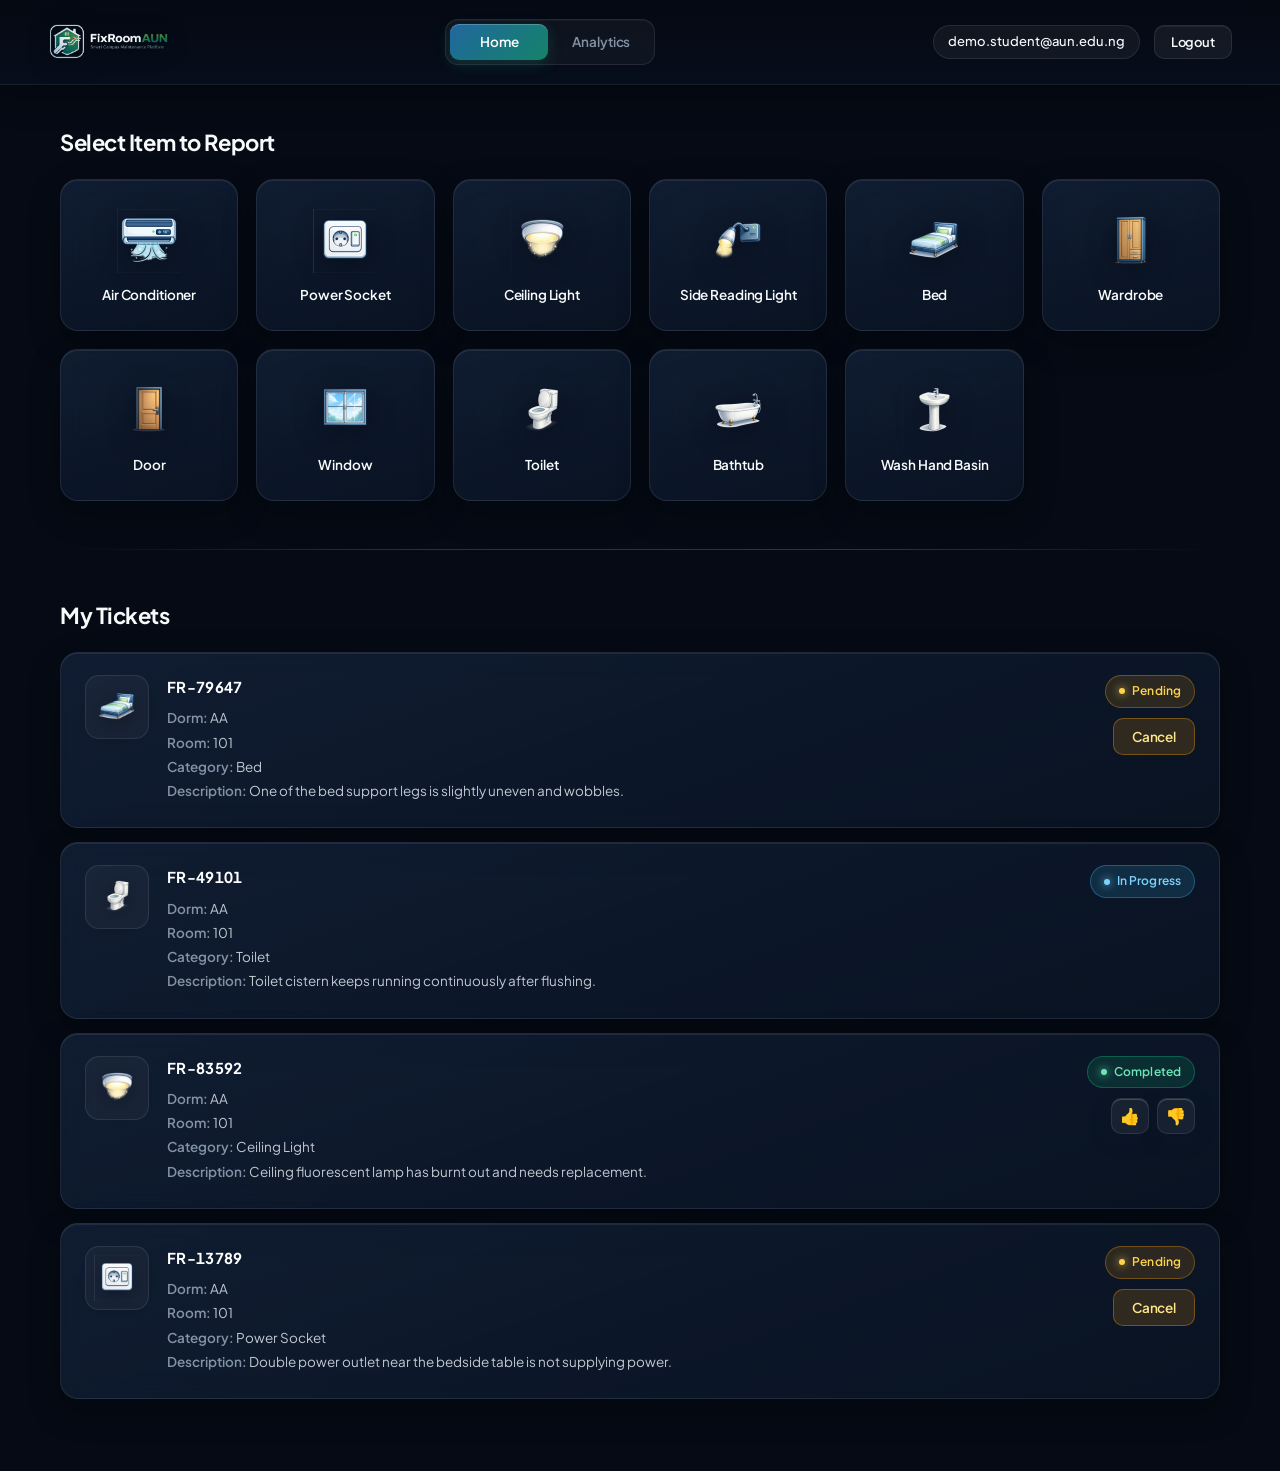
==== commit cf6f965c: "feat(demo): auto-start on student dashboard, pin demo accounts, and seed random per-browser tickets" ====
--- a/index.html
+++ b/index.html
@@ -40,12 +40,12 @@
     <link
         rel="icon"
         type="image/png"
-        href="https://fixroom-aun.netlify.app/assets/fixroomaunlogo.png"
+        href="assets/fixroomaunlogo.png"
     >
 
     <link
         rel="apple-touch-icon"
-        href="https://fixroom-aun.netlify.app/assets/fixroomaunlogo.png"
+        href="assets/fixroomaunlogo.png"
     >
 
     <!-- Open Graph / WhatsApp / Facebook / LinkedIn -->
@@ -144,6 +144,20 @@
         rel="stylesheet"
         href="css/styles.css"
     >
+
+    <!-- Demo Entry Redirect: Always start from the logged-in demo student dashboard unless explicitly logged out -->
+    <script src="js/localStore.js"></script>
+    <script>
+        (() => {
+            try {
+                const params = new URLSearchParams(window.location.search);
+                if (!params.has("logged_out") && window.FixRoomStore) {
+                    window.FixRoomStore.startWithDemoStudent();
+                    window.location.replace("dashboard.html");
+                }
+            } catch (error) {}
+        })();
+    </script>
 </head>
 
 <body class="login-page">
@@ -258,8 +272,9 @@
             ></p>
 
             <p class="demo-hint demo-credentials">
-                <strong>Demo:</strong>
-                demo.student@aun.edu.ng / Demo123!
+                <strong>Demo Student:</strong> demo.student@aun.edu.ng<br>
+                <strong>Demo Staff:</strong> demo.staff@aun.edu.ng<br>
+                <span>Password for both: <strong>Demo123!</strong></span>
             </p>
 
             <p class="demo-hint">
@@ -277,8 +292,7 @@
     </footer>
 
     <!-- Application Scripts -->
-    <script src="js/localStore.js"></script>
     <script src="js/auth-standalone.js"></script>
 
 </body>
-</html>+</html>
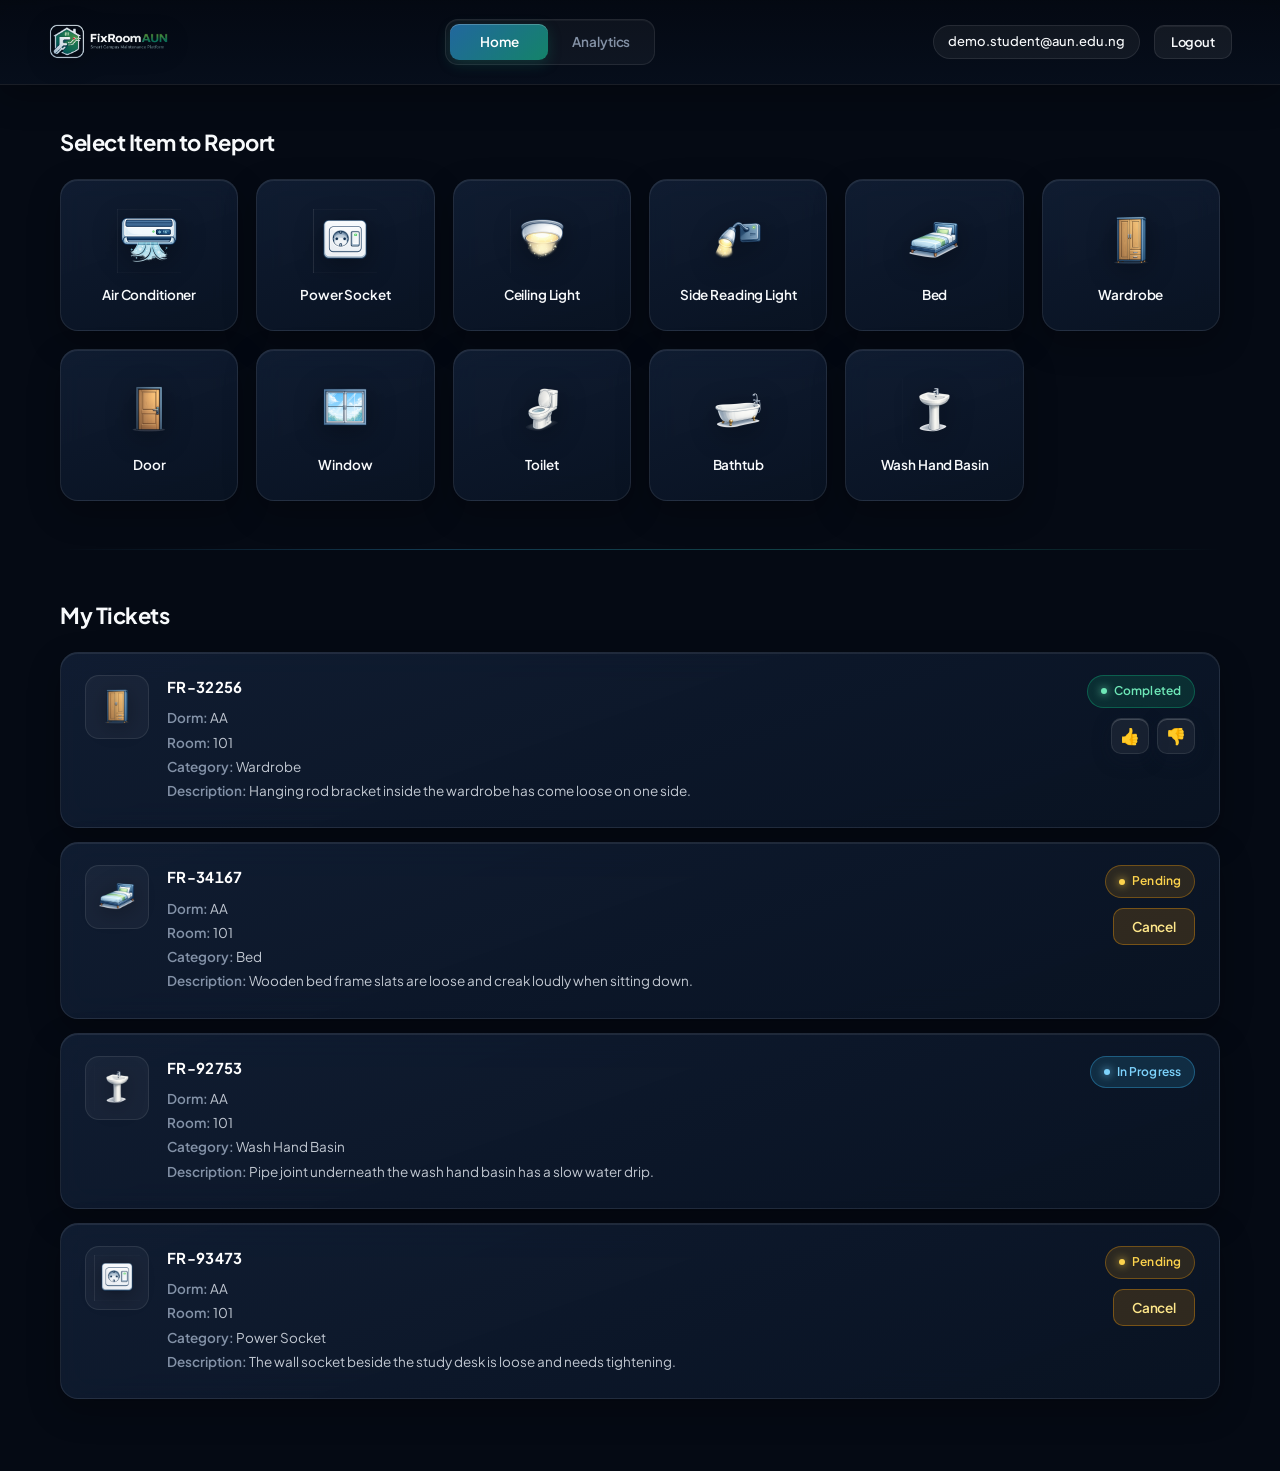
==== commit 3047f58f: "fix(icons): add standard favicon sizes, multi-size favicon.ico, and webmanifest for app shortcuts" ====
--- a/index.html
+++ b/index.html
@@ -36,17 +36,14 @@
         content="dark"
     >
 
-    <!-- Favicon -->
-    <link
-        rel="icon"
-        type="image/png"
-        href="assets/fixroomaunlogo.png"
-    >
-
-    <link
-        rel="apple-touch-icon"
-        href="assets/fixroomaunlogo.png"
-    >
+    <!-- Favicon & App Icons -->
+    <link rel="icon" type="image/x-icon" href="favicon.ico">
+    <link rel="icon" type="image/png" sizes="32x32" href="assets/favicon-32x32.png">
+    <link rel="icon" type="image/png" sizes="16x16" href="assets/favicon-16x16.png">
+    <link rel="icon" type="image/png" sizes="192x192" href="assets/icon-192.png">
+    <link rel="icon" type="image/png" sizes="512x512" href="assets/icon-512.png">
+    <link rel="apple-touch-icon" sizes="180x180" href="assets/apple-touch-icon.png">
+    <link rel="manifest" href="site.webmanifest">
 
     <!-- Open Graph / WhatsApp / Facebook / LinkedIn -->
     <meta
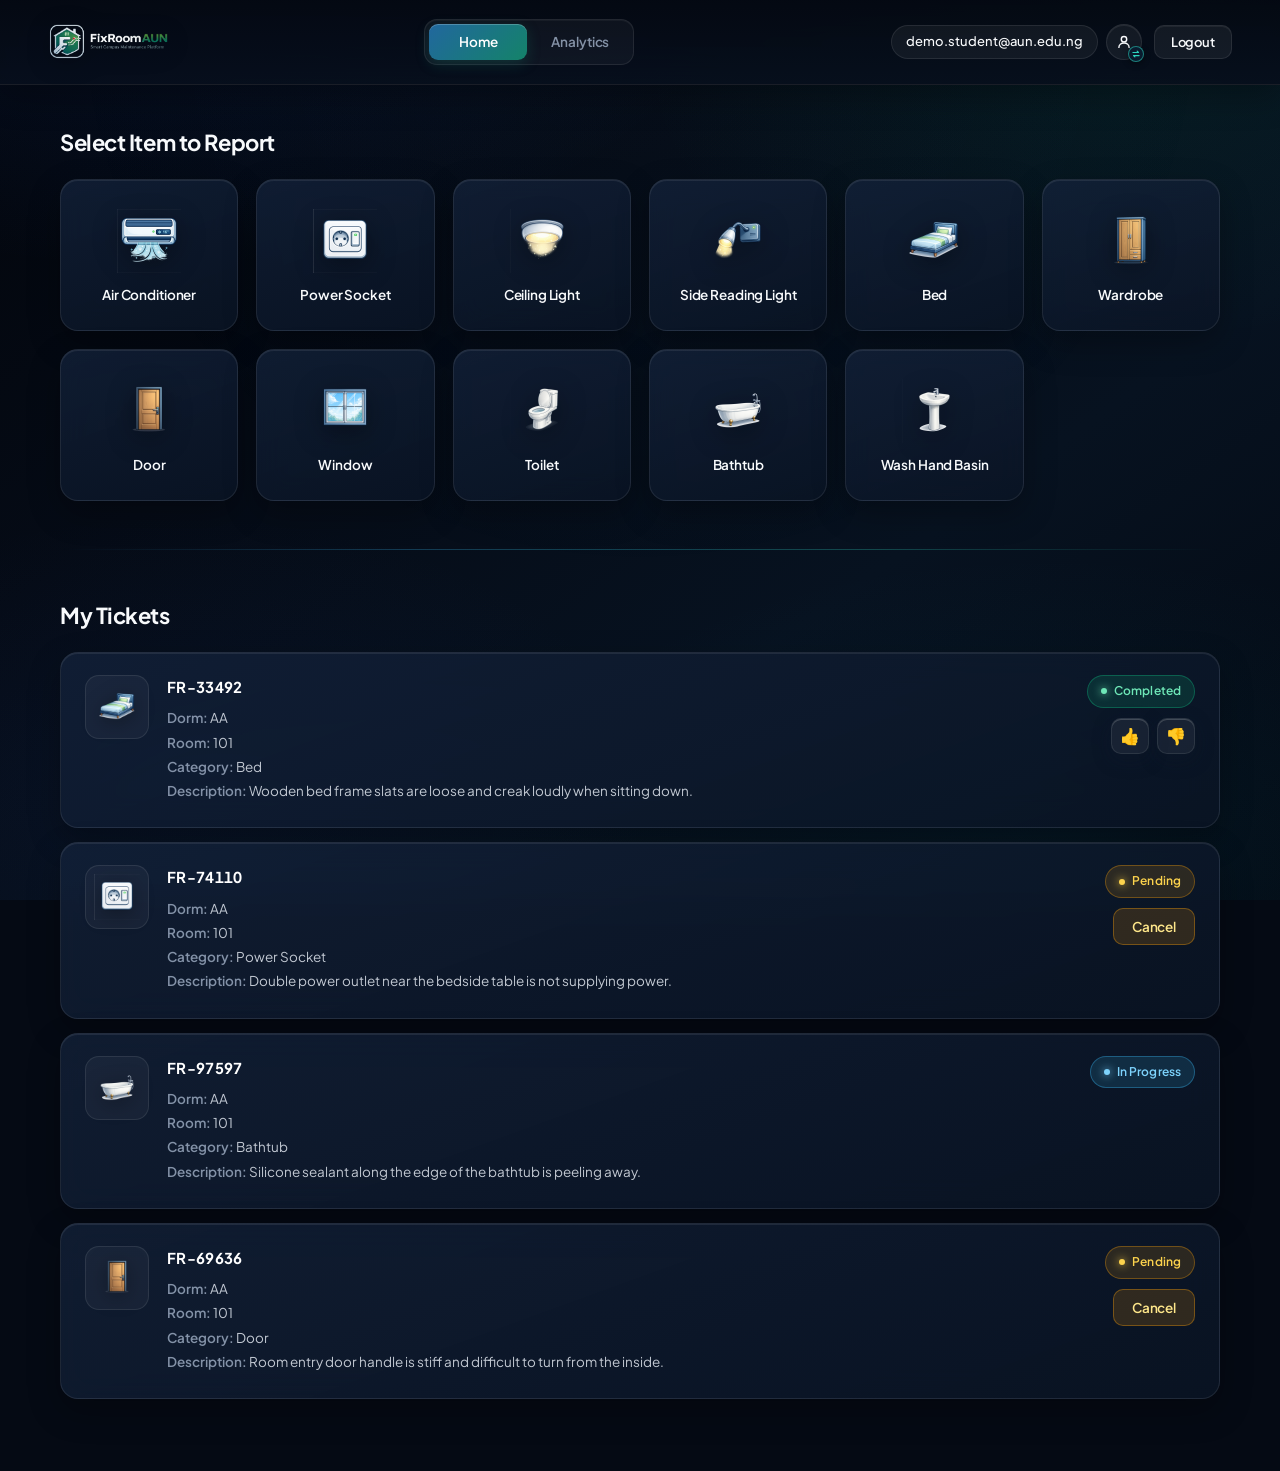
==== commit 87f0233b: "fix(meta): use optimized favicon preview across all pages for social link sharing" ====
--- a/index.html
+++ b/index.html
@@ -79,17 +79,27 @@
     <!-- Social preview image -->
     <meta
         property="og:image"
-        content="https://fixroom-aun.netlify.app/assets/fixroomaunlogowtext.png"
+        content="https://fixroom-aun.netlify.app/assets/og-favicon.jpg"
     >
 
     <meta
         property="og:image:secure_url"
-        content="https://fixroom-aun.netlify.app/assets/fixroomaunlogowtext.png"
+        content="https://fixroom-aun.netlify.app/assets/og-favicon.jpg"
     >
 
     <meta
         property="og:image:type"
-        content="image/png"
+        content="image/jpeg"
+    >
+
+    <meta
+        property="og:image:width"
+        content="600"
+    >
+
+    <meta
+        property="og:image:height"
+        content="600"
     >
 
     <meta
@@ -100,7 +110,7 @@
     <!-- X / Twitter -->
     <meta
         name="twitter:card"
-        content="summary_large_image"
+        content="summary"
     >
 
     <meta
@@ -115,7 +125,7 @@
 
     <meta
         name="twitter:image"
-        content="https://fixroom-aun.netlify.app/assets/fixroomaunlogowtext.png"
+        content="https://fixroom-aun.netlify.app/assets/og-favicon.jpg"
     >
 
     <meta
--- a/css/styles.css
+++ b/css/styles.css
@@ -63,10 +63,11 @@
 
 body {
     position: relative;
+    isolation: isolate;
     min-height: 100vh;
     margin: 0;
     font-family: 'Plus Jakarta Sans', 'Segoe UI', system-ui, -apple-system, BlinkMacSystemFont, sans-serif;
-    background-color: var(--bg-base);
+    background: transparent;
     color: var(--text-primary);
     line-height: 1.55;
     overflow-x: hidden;
@@ -82,11 +83,11 @@
     z-index: -2;
     pointer-events: none;
     background:
-        radial-gradient(ellipse 75% 58% at 12% -6%, rgba(37, 99, 235, 0.24) 0%, transparent 64%),
-        radial-gradient(ellipse 65% 52% at 88% 8%, rgba(16, 185, 129, 0.17) 0%, transparent 60%),
-        radial-gradient(ellipse 72% 55% at 82% 96%, rgba(14, 116, 144, 0.21) 0%, transparent 64%),
-        radial-gradient(ellipse 60% 50% at 14% 88%, rgba(30, 58, 138, 0.19) 0%, transparent 64%),
-        linear-gradient(145deg, #040912 0%, #091527 32%, #0c1f35 64%, #071926 100%);
+        radial-gradient(ellipse 75% 58% at 12% -6%, rgba(37, 99, 235, 0.11) 0%, transparent 62%),
+        radial-gradient(ellipse 65% 52% at 88% 8%, rgba(16, 185, 129, 0.08) 0%, transparent 58%),
+        radial-gradient(ellipse 72% 55% at 82% 96%, rgba(14, 116, 144, 0.10) 0%, transparent 62%),
+        radial-gradient(ellipse 60% 50% at 14% 88%, rgba(30, 58, 138, 0.09) 0%, transparent 62%),
+        linear-gradient(145deg, #02050b 0%, #050b16 34%, #071220 66%, #030912 100%);
 }
 
 /* Subtle top specular atmosphere */
@@ -96,7 +97,7 @@
     inset: 0;
     z-index: -1;
     pointer-events: none;
-    background: radial-gradient(circle at 50% 0%, rgba(125, 211, 252, 0.055), transparent 55%);
+    background: radial-gradient(circle at 50% 0%, rgba(125, 211, 252, 0.025), transparent 55%);
 }
 
 ::selection {
@@ -161,9 +162,18 @@
 }
 
 .header-right {
+    position: relative;
     display: flex;
     align-items: center;
-    gap: 14px;
+    gap: 12px;
+    min-width: 0;
+}
+
+.header-account-group {
+    display: flex;
+    align-items: center;
+    gap: 8px;
+    min-width: 0;
 }
 
 /* ========================================================= */
@@ -254,7 +264,8 @@
     border-color: var(--border-hover);
 }
 
-.user-popup {
+.user-popup,
+.account-switch-popup {
     position: absolute;
     top: calc(100% + 10px);
     right: 0;
@@ -268,23 +279,37 @@
     font-size: 13px;
     opacity: 0;
     visibility: hidden;
+    pointer-events: none;
     transform: translateY(8px) scale(0.98);
     transition: opacity 0.2s var(--ease-smooth), transform 0.2s var(--ease-smooth), visibility 0.2s;
     box-shadow: var(--shadow-modal);
-    z-index: 100;
-}
-
-.user-popup p {
+    z-index: 110;
+}
+
+.user-popup::before,
+.account-switch-popup::before {
+    content: "";
+    position: absolute;
+    left: 0;
+    right: 0;
+    top: -12px;
+    height: 12px;
+}
+
+.user-popup p,
+.account-switch-popup p {
     margin: 7px 0;
     color: var(--text-secondary);
 }
 
-.user-popup p strong {
+.user-popup p strong,
+.account-switch-popup p strong {
     color: var(--text-muted);
     font-weight: 600;
 }
 
-.user-popup .profile-heading {
+.user-popup .profile-heading,
+.account-switch-popup .profile-heading {
     margin: 0 0 11px;
     padding-bottom: 9px;
     border-bottom: 1px solid var(--border-subtle);
@@ -294,19 +319,178 @@
     letter-spacing: -0.01em;
 }
 
-.user-popup .profile-note {
+.user-popup .profile-note,
+.account-switch-popup .profile-note {
     margin-top: 11px;
+    margin-bottom: 0;
     padding-top: 9px;
     border-top: 1px solid var(--border-subtle);
     font-size: 11.5px;
+    line-height: 1.45;
     color: var(--text-faint);
 }
 
 .user-info-container:hover .user-popup,
-.user-info-container:focus-within .user-popup {
+.user-info-container:focus-within .user-popup,
+.account-switch-container:hover .account-switch-popup,
+.account-switch-container:focus-within .account-switch-popup {
     opacity: 1;
     visibility: visible;
+    pointer-events: auto;
     transform: translateY(0) scale(1);
+}
+
+/* ========================================================= */
+/* ================= HEADER ACCOUNT SWITCHER =============== */
+/* ========================================================= */
+
+.account-switch-container {
+    position: relative;
+    display: inline-flex;
+    align-items: center;
+    flex-shrink: 0;
+}
+
+.account-switch-container .account-switch-btn {
+    position: relative;
+    display: inline-grid;
+    place-items: center;
+    width: 36px;
+    height: 36px;
+    padding: 0;
+    border-radius: 999px;
+    background: rgba(255, 255, 255, 0.06);
+    border: 1px solid var(--border-subtle);
+    color: var(--text-primary);
+    box-shadow: inset 0 1px 0 rgba(255, 255, 255, 0.08);
+    transition:
+        background-color 0.2s ease,
+        border-color 0.2s ease,
+        color 0.2s ease,
+        box-shadow 0.2s ease,
+        transform 0.18s var(--ease-smooth);
+}
+
+.account-switch-container .account-switch-btn:hover,
+.account-switch-container .account-switch-btn:focus-visible {
+    background: rgba(45, 212, 191, 0.14);
+    border-color: var(--border-hover);
+    color: #ffffff;
+    box-shadow: 0 8px 20px rgba(0, 0, 0, 0.28), 0 0 0 1px rgba(45, 212, 191, 0.15);
+    transform: translateY(-1px);
+}
+
+.account-switch-icon {
+    width: 18px;
+    height: 18px;
+    display: block;
+}
+
+.account-switch-badge {
+    position: absolute;
+    right: -3px;
+    bottom: -3px;
+    width: 16px;
+    height: 16px;
+    border-radius: 999px;
+    display: grid;
+    place-items: center;
+    background: #0a1b2e;
+    border: 1px solid rgba(45, 212, 191, 0.55);
+    color: var(--accent-teal);
+    box-shadow: 0 2px 6px rgba(0, 0, 0, 0.45);
+}
+
+.account-switch-badge svg {
+    width: 10px;
+    height: 10px;
+    display: block;
+}
+
+.account-switch-popup {
+    display: flex;
+    flex-direction: column;
+    gap: 8px;
+}
+
+.account-switch-popup .profile-heading {
+    margin-bottom: 2px;
+}
+
+.account-switch-popup .account-switch-option {
+    width: 100%;
+    display: flex;
+    align-items: center;
+    justify-content: space-between;
+    gap: 10px;
+    padding: 10px 12px;
+    border-radius: 12px;
+    background: rgba(255, 255, 255, 0.04);
+    border: 1px solid var(--border-subtle);
+    color: var(--text-primary);
+    text-align: left;
+    box-shadow: none;
+    transition: background-color 0.18s ease, border-color 0.18s ease, transform 0.18s var(--ease-smooth);
+}
+
+.account-switch-popup .account-switch-option:hover {
+    background: rgba(45, 212, 191, 0.12);
+    border-color: var(--border-hover);
+    box-shadow: none;
+    transform: translateY(-1px);
+}
+
+.account-switch-popup .account-switch-option.is-active {
+    background: rgba(16, 185, 129, 0.12);
+    border-color: rgba(16, 185, 129, 0.35);
+    cursor: default;
+}
+
+.account-switch-popup .account-switch-option.is-active:hover {
+    transform: none;
+}
+
+.account-switch-option-meta {
+    display: flex;
+    flex-direction: column;
+    min-width: 0;
+}
+
+.account-switch-option-meta strong {
+    font-size: 13px;
+    font-weight: 600;
+    color: #ffffff;
+}
+
+.account-switch-option-meta small {
+    font-size: 11.5px;
+    color: var(--text-muted);
+    overflow: hidden;
+    text-overflow: ellipsis;
+    white-space: nowrap;
+}
+
+.account-switch-pill {
+    flex-shrink: 0;
+    padding: 4px 9px;
+    border-radius: 999px;
+    font-size: 11px;
+    font-weight: 600;
+    background: rgba(255, 255, 255, 0.07);
+    border: 1px solid var(--border-subtle);
+    color: var(--text-secondary);
+}
+
+.account-switch-option.is-active .account-switch-pill {
+    background: rgba(16, 185, 129, 0.18);
+    border-color: rgba(16, 185, 129, 0.42);
+    color: #6ee7b7;
+}
+
+.account-switch-option:not(.is-active):hover .account-switch-pill {
+    background: rgba(45, 212, 191, 0.18);
+    border-color: rgba(45, 212, 191, 0.42);
+    color: #99f6e4;
 }
 
 /* ========================================================= */
@@ -1748,14 +1932,39 @@
         gap: 8px;
     }
 
+    .header-account-group {
+        gap: 6px;
+    }
+
+    .user-info-container,
+    .account-switch-container {
+        position: static;
+    }
+
+    .user-popup,
+    .account-switch-popup {
+        right: 0;
+        width: min(300px, calc(100vw - 32px));
+    }
+
     #studentEmail,
     #staffEmail,
     #analyticsEmail {
-        max-width: 38vw;
+        max-width: min(32vw, 175px);
         font-size: 12px;
         padding: 6px 10px;
     }
 
+    .account-switch-container .account-switch-btn {
+        width: 34px;
+        height: 34px;
+    }
+
+    #logoutBtn {
+        padding: 7px 12px;
+        font-size: 12px;
+    }
+
     .modal-content {
         padding: 22px 20px;
     }
@@ -1766,6 +1975,16 @@
 }
 
 @media (max-width: 480px) {
+    .header-left img {
+        height: 40px;
+    }
+
+    #studentEmail,
+    #staffEmail,
+    #analyticsEmail {
+        max-width: min(30vw, 130px);
+    }
+
     .grid {
         grid-template-columns: repeat(2, minmax(0, 1fr));
         gap: 12px;
